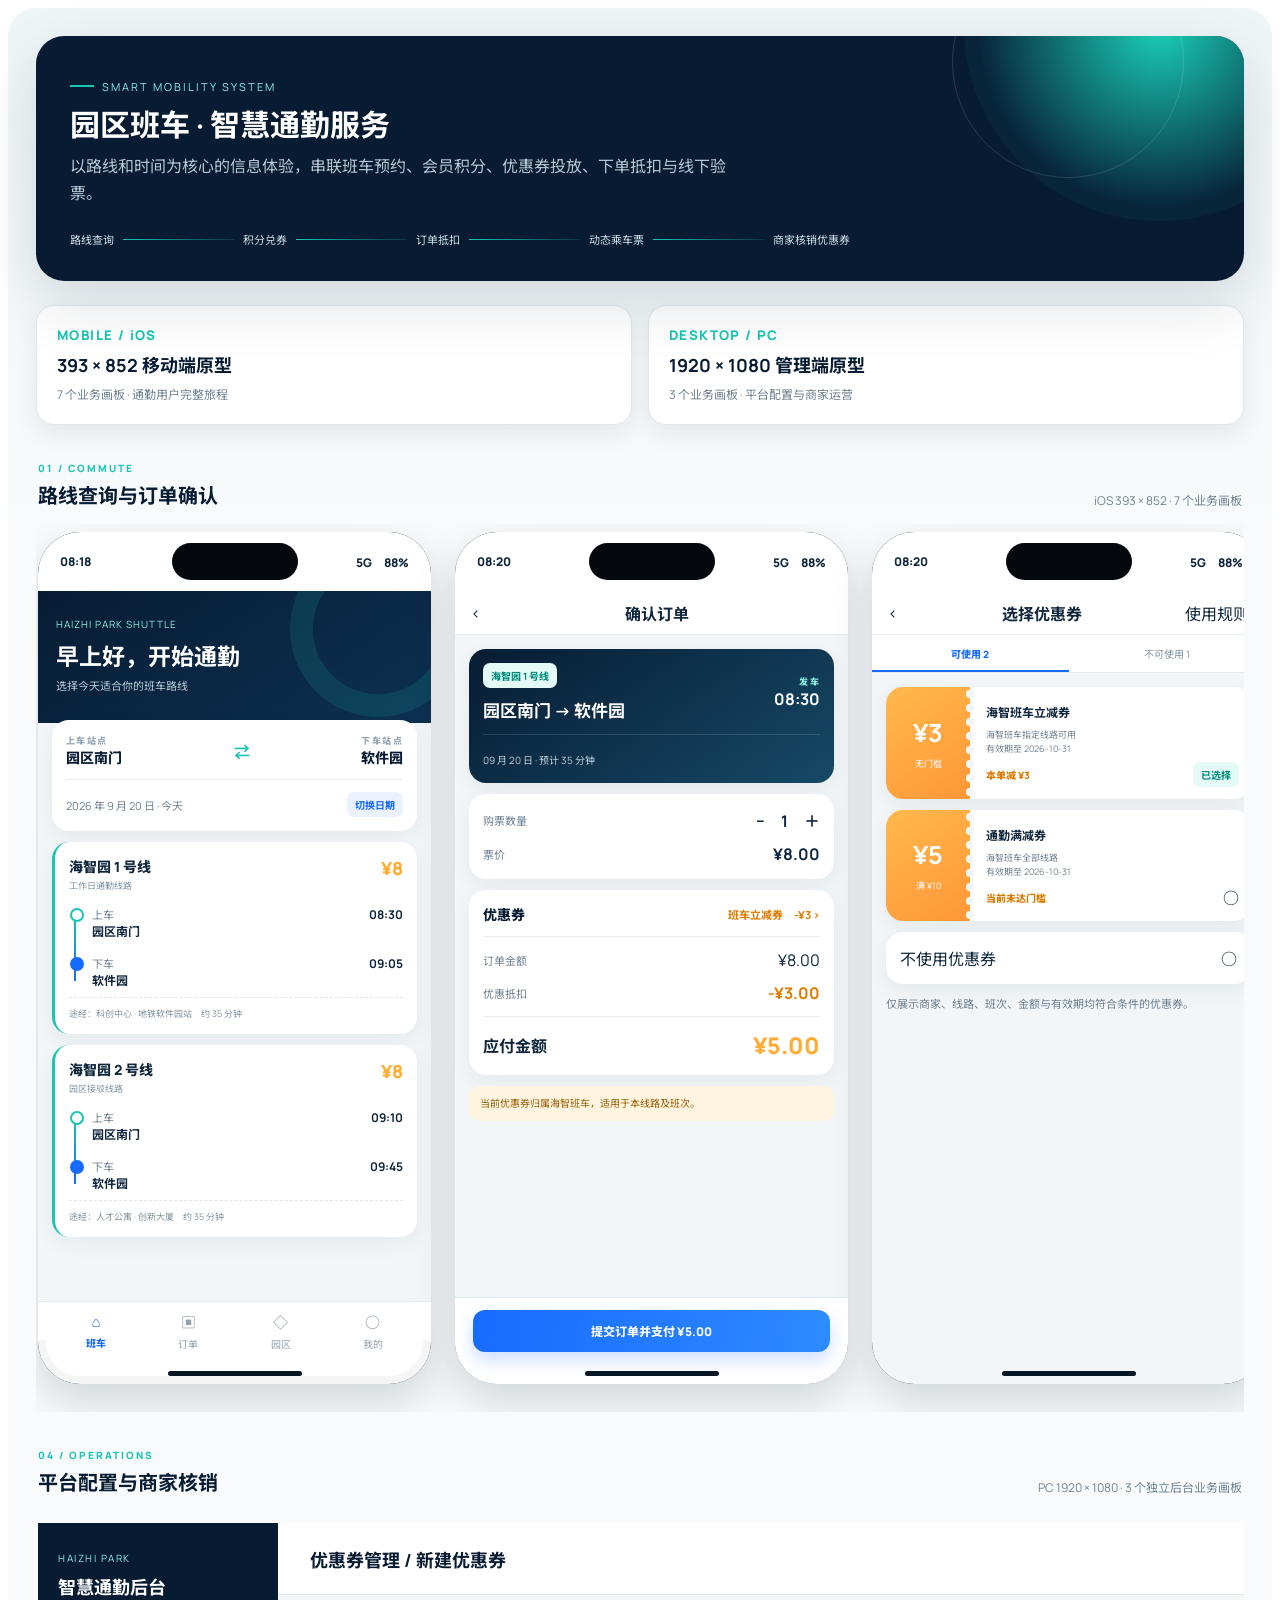
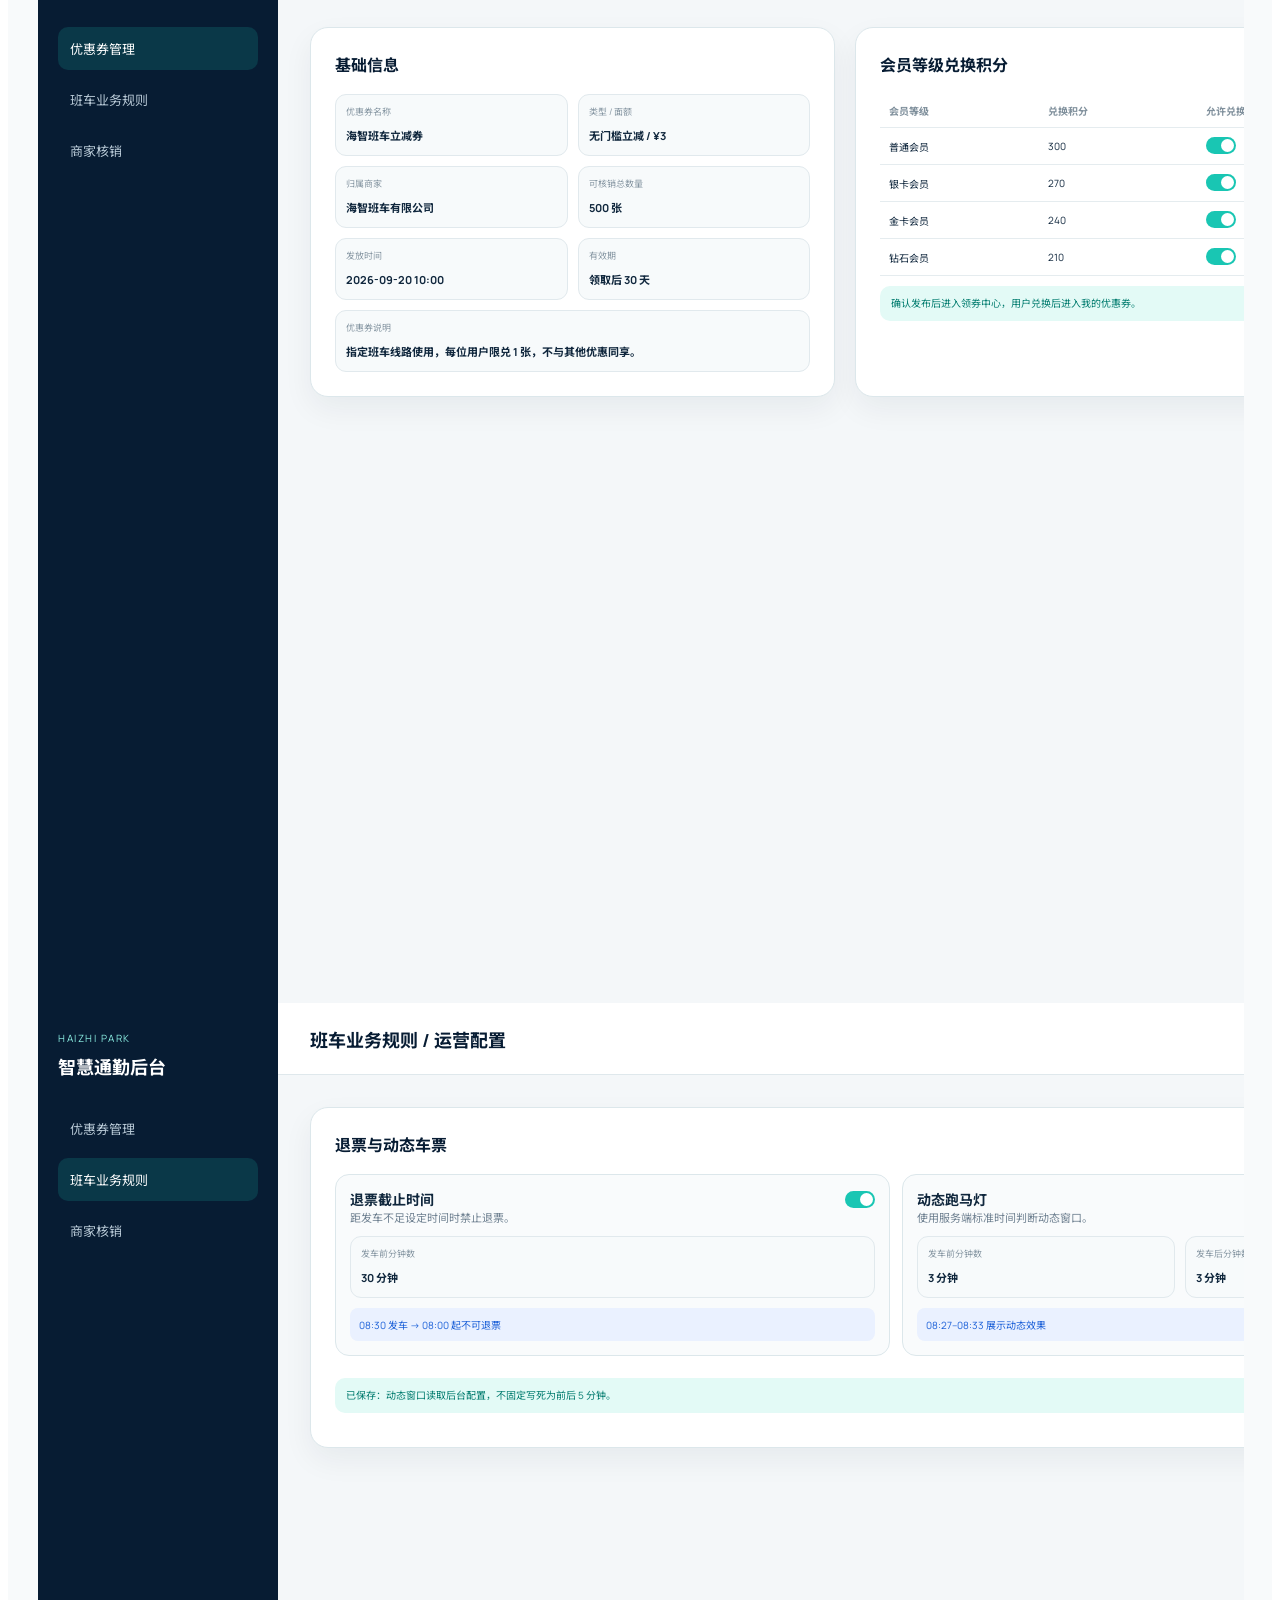
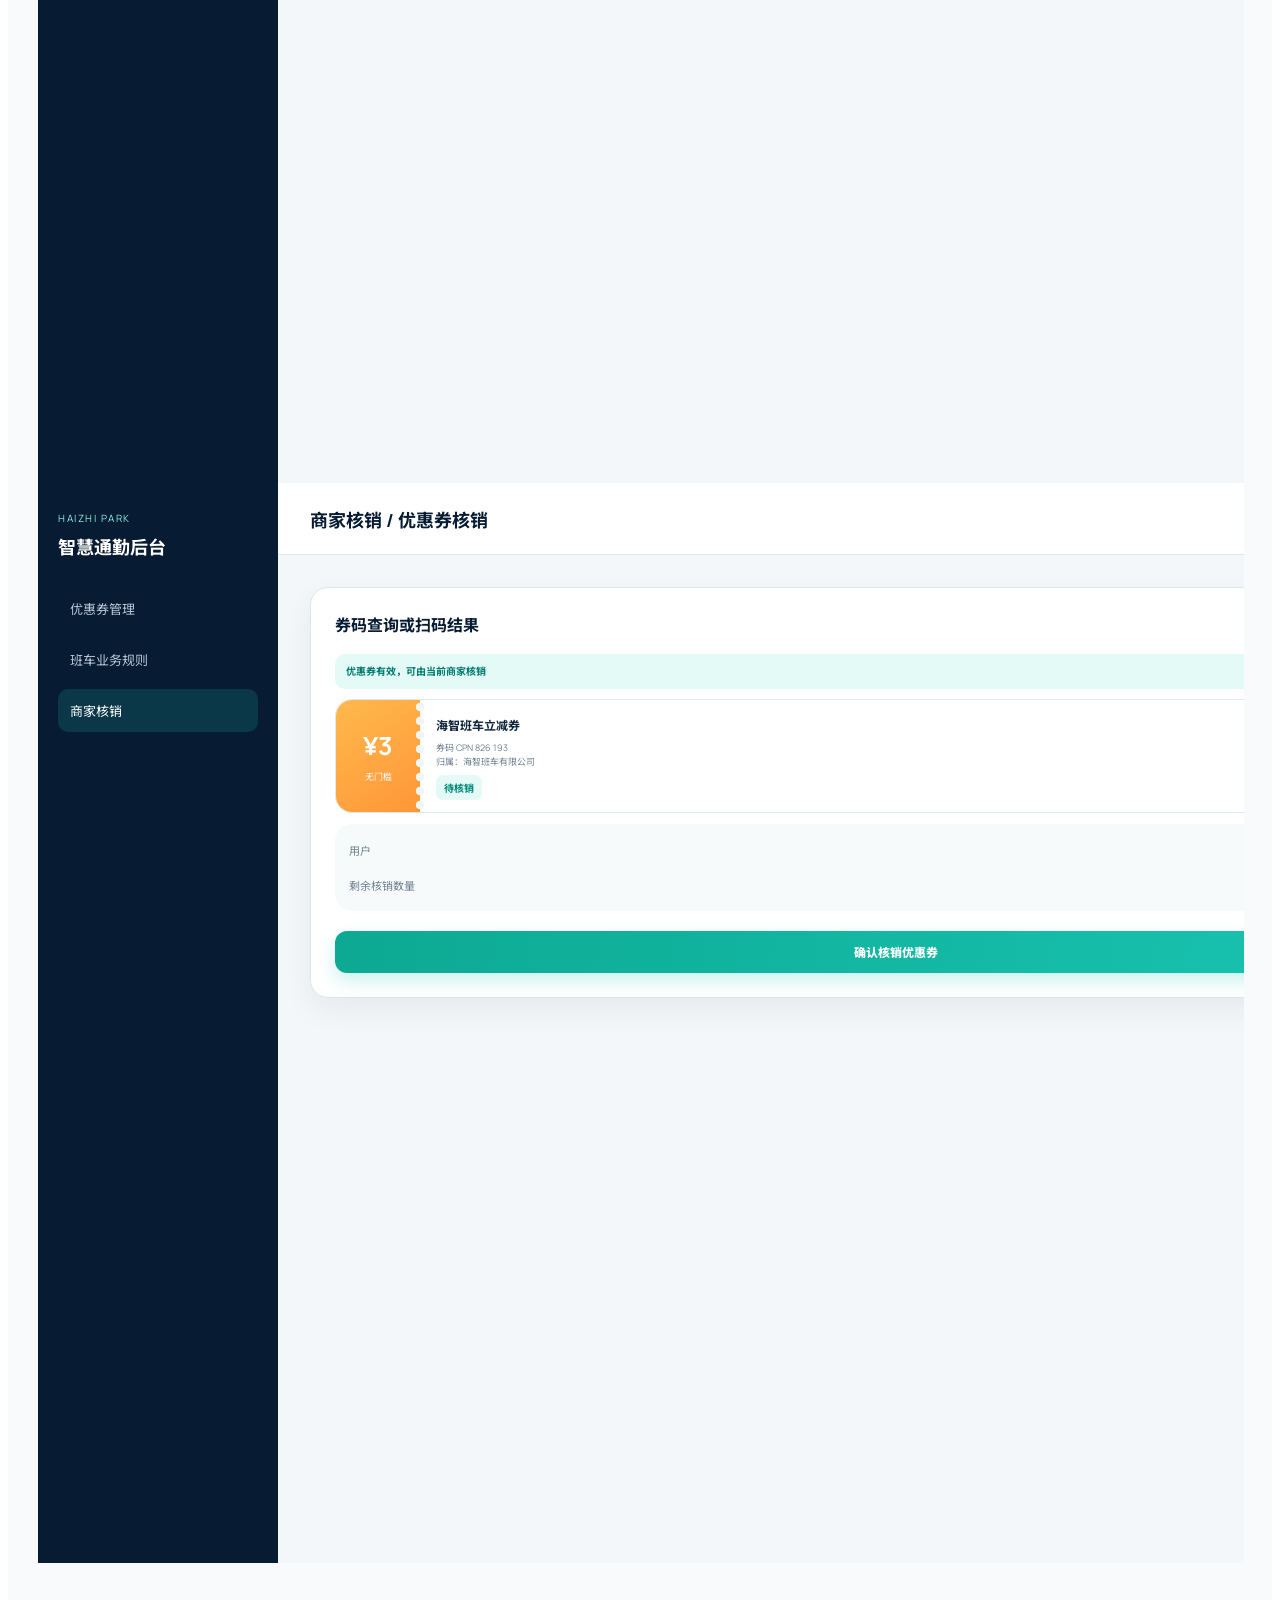
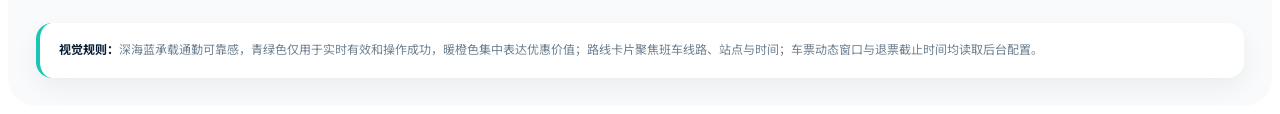
==== index.html @ 3af2a72f "Publish standalone shuttle prototype for sharing. Co-Authored-By: Claude Opus 4.6 <noreply@anthropic" ====
<!doctype html>
<html lang="zh-CN">
<head>
<meta charset="utf-8">
<meta name="viewport" content="width=device-width, initial-scale=1">
<title>园区班车 · 智慧通勤原型</title>
<style>
@import url('https://fonts.googleapis.com/css2?family=Manrope:wght@500;600;700;800&family=Noto+Sans+SC:wght@400;500;600;700;800&display=swap');
:root{--navy:#071c33;--navy2:#0d3152;--blue:#176bff;--cyan:#19c6b3;--cyan-soft:#e3faf6;--amber:#ffad32;--paper:#f2f6f8;--white:#fff;--ink:#10273d;--muted:#6f8191;--line:#dfe8ec;--danger:#e95b62;--shadow:0 22px 60px rgba(7,28,51,.14)}
*{box-sizing:border-box}.smart-ui{font-family:Manrope,"Noto Sans SC",sans-serif;color:var(--ink);background:linear-gradient(180deg,#edf5f7 0,#f8fafb 520px);padding:28px;border-radius:28px}.smart-ui h2,.smart-ui h3,.smart-ui p{margin-top:0}.cover{position:relative;overflow:hidden;border-radius:28px;padding:34px;background:var(--navy);color:#fff;box-shadow:var(--shadow)}.cover:before{content:"";position:absolute;width:390px;height:390px;border-radius:50%;right:-110px;top:-205px;background:radial-gradient(circle,#1ad0b8 0,rgba(25,198,179,.05) 66%)}.cover:after{content:"";position:absolute;width:230px;height:230px;border:1px solid rgba(255,255,255,.13);border-radius:50%;right:60px;top:-90px}.cover>*{position:relative;z-index:1}.cover-tag{display:inline-flex;align-items:center;gap:8px;font-size:11px;letter-spacing:2px;color:#8cefe3;text-transform:uppercase}.cover-tag:before{content:"";width:24px;height:2px;background:var(--cyan)}.cover h2{font-size:30px;line-height:1.25;margin:12px 0 10px}.cover p{max-width:670px;color:#b8c9d6;line-height:1.7;margin-bottom:0}.journey{display:flex;align-items:center;gap:0;margin-top:24px;max-width:780px}.journey span{font-size:11px;color:#d1dde6;white-space:nowrap}.journey i{height:1px;min-width:24px;flex:1;background:linear-gradient(90deg,var(--cyan),rgba(25,198,179,.15));margin:0 9px}.section-title{display:flex;align-items:flex-end;justify-content:space-between;margin:36px 2px 15px}.section-title small{display:block;font-size:10px;letter-spacing:2px;color:var(--cyan);font-weight:800;margin-bottom:5px}.section-title h3{font-size:20px;margin:0;color:var(--navy)}.section-title p{font-size:12px;color:var(--muted);margin:0}.screens{display:grid;grid-template-columns:repeat(auto-fit,minmax(278px,1fr));gap:20px}.device{background:#071624;border-radius:36px;padding:8px;box-shadow:0 18px 44px rgba(7,28,51,.16)}.viewport{height:610px;position:relative;overflow:hidden;border-radius:29px;background:var(--paper)}.sys{height:27px;background:#fff;display:flex;justify-content:space-between;padding:7px 17px;font-size:9px;font-weight:700}.nav{height:48px;background:#fff;display:flex;justify-content:space-between;align-items:center;padding:0 16px;border-bottom:1px solid #e7eef1}.nav b{font-size:15px}.nav .action{font-size:11px;color:var(--blue);font-weight:700}.hero{position:relative;padding:20px 18px 30px;background:linear-gradient(145deg,var(--navy),var(--navy2));color:#fff;overflow:hidden}.hero:after{content:"";position:absolute;width:130px;height:130px;border-radius:50%;right:-35px;top:-50px;border:23px solid rgba(25,198,179,.13)}.hero small{color:#8cefe3;font-size:10px;letter-spacing:1px}.hero h3{font-size:23px;margin:5px 0}.hero p{font-size:11px;color:#b5c8d5;margin:0}.pad{padding:14px}.lift{margin-top:-17px;position:relative;z-index:2}.card{background:#fff;border-radius:17px;padding:14px;margin-bottom:11px;box-shadow:0 7px 20px rgba(10,37,58,.06)}.eyebrow{font-size:9px;letter-spacing:1.4px;text-transform:uppercase;color:#92a2af;font-weight:800}.strong{font-size:14px;font-weight:800;color:var(--navy)}.row{display:flex;justify-content:space-between;align-items:center;gap:10px}.row+.row{margin-top:11px}.muted{font-size:11px;color:var(--muted)}.chip{display:inline-flex;padding:5px 8px;border-radius:7px;background:#eaf1ff;color:var(--blue);font-size:10px;font-weight:700}.chip.green{background:var(--cyan-soft);color:#008b7b}.chip.amber{background:#fff2dc;color:#b86f00}.price{font-size:18px;font-weight:800;color:var(--amber)}.primary{padding:12px 16px;border-radius:12px;color:#fff;background:linear-gradient(100deg,var(--blue),#2e8bff);font-size:12px;font-weight:800;text-align:center;box-shadow:0 8px 18px rgba(23,107,255,.22)}.primary.teal{background:linear-gradient(100deg,#0da992,var(--cyan));box-shadow:0 8px 18px rgba(25,198,179,.22)}.secondary{padding:11px;border:1px solid #bed0dc;border-radius:12px;text-align:center;font-size:11px;color:var(--navy);font-weight:700}.bottom{position:absolute;bottom:0;left:0;right:0;height:57px;background:rgba(255,255,255,.96);display:flex;border-top:1px solid #e4ecef}.bottom span{flex:1;text-align:center;padding-top:10px;color:#91a0ad;font-size:9px}.bottom .on{color:var(--blue);font-weight:800}.bottom b{display:block;font-size:13px;margin-bottom:2px}.route-card{background:#fff;border-radius:17px;padding:14px;margin-bottom:11px;box-shadow:0 7px 20px rgba(10,37,58,.06);border-left:3px solid var(--cyan)}.route-top{display:flex;justify-content:space-between;align-items:flex-start}.route-name{font-size:14px;font-weight:800}.route-type{font-size:9px;color:#8395a3;margin-top:3px}.timeline{position:relative;margin:14px 0 8px;padding-left:23px}.timeline:before{content:"";position:absolute;left:5px;top:8px;bottom:8px;width:2px;background:linear-gradient(var(--cyan),var(--blue))}.stop{position:relative;display:flex;justify-content:space-between;font-size:11px}.stop+.stop{margin-top:15px}.stop:before{content:"";position:absolute;left:-22px;top:2px;width:10px;height:10px;border:2px solid var(--cyan);background:#fff;border-radius:50%}.stop:last-child:before{border-color:var(--blue);background:var(--blue)}.stop b{font-size:12px}.via{font-size:9px;color:#82939f;padding-top:9px;border-top:1px dashed #dce5e9}.summary-line{height:1px;background:#e6edf0;margin:12px 0}.coupon{display:grid;grid-template-columns:84px 1fr;background:#fff;border-radius:17px;overflow:hidden;margin-bottom:11px;box-shadow:0 7px 20px rgba(10,37,58,.06)}.coupon-face{position:relative;display:grid;place-items:center;text-align:center;background:linear-gradient(145deg,#ffb94d,#ff9638);color:#fff}.coupon-face:after{content:"";position:absolute;right:-7px;top:0;bottom:0;width:14px;background:radial-gradient(circle at 7px 7px,var(--paper) 0 4px,transparent 4.5px);background-size:14px 14px}.coupon-face b{font-size:25px}.coupon-face small{font-size:9px}.coupon-info{padding:13px 12px 12px 16px}.coupon-info b{font-size:12px}.coupon-info p{font-size:9px;color:var(--muted);line-height:1.55;margin:6px 0}.points{font-size:10px;color:#dc7b00;font-weight:800}.member{background:linear-gradient(135deg,#0c2945,#164e66);color:#fff}.member .eyebrow{color:#80e7da}.member .strong{color:#fff;font-size:19px}.balance{font-size:26px;font-weight:800}.meter{height:5px;background:rgba(255,255,255,.17);border-radius:5px;overflow:hidden;margin:10px 0}.meter i{display:block;height:100%;width:68%;background:linear-gradient(90deg,var(--cyan),#92f5e8)}.tabs{display:flex;background:#fff;border-bottom:1px solid #e5edef}.tabs span{flex:1;padding:11px 2px;text-align:center;font-size:10px;color:#8293a0}.tabs .active{color:var(--blue);font-weight:800;box-shadow:inset 0 -2px var(--blue)}.notice{font-size:10px;line-height:1.5;padding:10px 11px;border-radius:10px;background:#fff4df;color:#996008;margin:10px 0}.notice.ok{background:var(--cyan-soft);color:#047d70}.ticket{overflow:hidden;background:#fff;border-radius:21px;box-shadow:0 15px 34px rgba(7,28,51,.11)}.ticket-head{padding:19px;background:linear-gradient(145deg,var(--navy),#164966);color:#fff}.ticket-head small{font-size:9px;color:#8cefe3;letter-spacing:1px}.ticket-head h3{font-size:18px;margin:5px 0 0}.ticket-code{text-align:center;padding:25px 12px}.ticket-code small{font-size:9px;color:var(--muted)}.ticket-code b{display:block;font-size:29px;letter-spacing:6px;margin-top:5px}.marquee{overflow:hidden;white-space:nowrap;padding:8px 0;background:var(--cyan);color:#fff;font-size:10px;font-weight:800}.marquee span{display:inline-block;padding-left:10%;animation:move 5s linear infinite}@keyframes move{from{transform:translateX(18%)}to{transform:translateX(-84%)}}.ticket.live{border:2px solid var(--cyan)}.ticket.used{filter:saturate(.15)}.stamp{display:inline-block;margin-top:12px;padding:5px 12px;border:3px solid #7d8993;border-radius:7px;color:#687681;transform:rotate(-7deg);font-size:18px;font-weight:800}.desktop-grid{display:grid;grid-template-columns:repeat(auto-fit,minmax(430px,1fr));gap:20px}.desktop-preview{width:100%;overflow:auto;padding:12px 2px 36px}.desktop-board{width:1920px;height:1080px;position:relative;overflow:hidden;display:grid;grid-template-columns:240px 1fr;grid-template-rows:72px 1fr;background:#f4f7f9;transform-origin:top left}.desktop-sidebar{width:240px;grid-row:1 / 3;padding:28px 20px;background:var(--navy);color:#fff}.desktop-sidebar h4{margin:0 0 28px;font-size:18px}.desktop-sidebar small{display:block;color:#8cefe3;font-size:10px;letter-spacing:1.5px;margin-bottom:8px}.desktop-sidebar nav{display:grid;gap:8px}.desktop-sidebar nav span{padding:12px;border-radius:10px;color:#b8c9d6;font-size:13px}.desktop-sidebar nav .active{background:rgba(25,198,179,.16);color:#fff}.desktop-toolbar{height:72px;grid-column:2;display:flex;align-items:center;justify-content:space-between;padding:0 32px;background:#fff;border-bottom:1px solid var(--line)}.desktop-toolbar b{font-size:18px;color:var(--navy)}.desktop-toolbar span{font-size:12px;color:var(--muted)}.desktop-main{grid-column:2;min-width:0;overflow-y:auto;}.desktop-content{padding:32px;}.desktop-form-grid{display:grid;grid-template-columns:repeat(3,minmax(0,1fr));gap:20px}.desktop-two-column{display:grid;grid-template-columns:minmax(0,1fr) 420px;gap:24px}.desktop-panel{background:#fff;border:1px solid #dce7eb;border-radius:18px;padding:24px;box-shadow:0 12px 30px rgba(7,28,51,.06)}.desktop-panel h4{margin:0 0 18px;font-size:16px;color:var(--navy)}.desktop-grid .console{display:none}.console{background:#fff;border:1px solid #dce7eb;border-radius:20px;overflow:hidden;box-shadow:0 18px 48px rgba(7,28,51,.09)}.console-head{padding:17px 19px;background:var(--navy);color:#fff;display:flex;justify-content:space-between}.console-head b{font-size:14px}.console-head span{font-size:10px;color:#9fb6c8}.console-body{padding:18px}.fields{display:grid;grid-template-columns:1fr 1fr;gap:10px}.field{background:#f7fafb;border:1px solid #e1e9ed;border-radius:11px;padding:10px}.field.full{grid-column:1/-1}.field label{display:block;font-size:9px;color:#8797a3;margin-bottom:5px}.field b{font-size:11px}.data{width:100%;border-collapse:collapse;font-size:10px;margin-top:14px}.data th,.data td{text-align:left;padding:9px;border-bottom:1px solid #e5ecef}.data th{color:#81919d}.toggle{display:inline-flex;width:30px;height:17px;border-radius:20px;background:var(--cyan);justify-content:flex-end;padding:2px}.toggle:after{content:"";width:13px;height:13px;background:#fff;border-radius:50%}.rule-grid{display:grid;grid-template-columns:1fr 1fr;gap:12px}.rule{border:1px solid #dce7eb;border-radius:14px;padding:14px;background:#f9fbfc}.formula{padding:9px;border-radius:8px;background:#eaf1ff;color:#1b60d8;font-size:10px;margin-top:10px}.flow-note{margin-top:24px;padding:17px 19px;border-radius:16px;background:#fff;border-left:4px solid var(--cyan);box-shadow:0 9px 24px rgba(7,28,51,.06);font-size:12px;color:var(--muted);line-height:1.7}.flow-note b{color:var(--navy)}
.prototype-overview{display:grid;grid-template-columns:repeat(2,minmax(0,1fr));gap:16px;margin:24px 0}.prototype-entry{display:block;padding:20px;border-radius:18px;background:#fff;color:var(--ink);text-decoration:none;box-shadow:0 9px 24px rgba(7,28,51,.08);border:1px solid var(--line)}.prototype-entry small{display:block;color:var(--cyan);font-weight:800;letter-spacing:1.4px;margin-bottom:7px}.prototype-entry b{display:block;color:var(--navy);font-size:18px;margin-bottom:5px}.prototype-entry span{font-size:12px;color:var(--muted)}.board-gallery{display:flex;gap:24px;overflow-x:auto;padding:8px 2px 28px;align-items:flex-start}.ios-board{width:393px;height:852px;flex:0 0 393px;position:relative;overflow:hidden;border-radius:42px;background:var(--paper);box-shadow:inset 0 0 0 8px #071624,0 18px 44px rgba(7,28,51,.16)}.ios-status-bar{height:59px;position:relative;display:flex;align-items:center;justify-content:space-between;padding:0 22px;background:#fff;font-size:12px;font-weight:800}.dynamic-island{position:absolute;top:11px;left:50%;width:126px;height:37px;transform:translateX(-50%);border-radius:22px;background:#05090d}.ios-navigation-bar{height:44px;display:flex;align-items:center;justify-content:space-between;padding:0 16px;background:#fff;border-bottom:1px solid #e7eef1}.ios-content{height:calc(852px - 59px - 44px);overflow-y:auto;padding-bottom:108px;background:var(--paper);scrollbar-width:none}.ios-content::-webkit-scrollbar{display:none}.ios-tab-bar{position:absolute;z-index:5;left:0;right:0;bottom:0;height:83px;display:flex;padding:9px 12px 25px;background:rgba(255,255,255,.96);border-top:1px solid #e4ecef}.ios-tab-bar span{flex:1;text-align:center;color:#91a0ad;font-size:10px}.ios-tab-bar .on{color:var(--blue);font-weight:800}.ios-tab-bar b{display:block;font-size:15px;margin-bottom:3px}.home-indicator{position:absolute;z-index:6;bottom:8px;left:50%;width:134px;height:5px;transform:translateX(-50%);border-radius:5px;background:#071624}.ios-bottom-action{position:absolute;z-index:5;left:0;right:0;bottom:0;padding:12px 18px 32px;background:#fff;border-top:1px solid var(--line)}.ios-placeholder{display:grid;place-items:center;height:100%;padding:34px;text-align:center;background:linear-gradient(160deg,#fff,var(--paper))}.ios-placeholder small{color:var(--cyan);font-weight:800;letter-spacing:1px}.ios-placeholder h3{margin:8px 0;color:var(--navy)}
@media(max-width:720px){.smart-ui{padding:14px}.cover{padding:24px}.cover h2{font-size:24px}.journey{display:none}.prototype-overview{grid-template-columns:1fr}.desktop-grid,.fields,.rule-grid{grid-template-columns:1fr}.field.full{grid-column:auto}.section-title{align-items:flex-start;flex-direction:column;gap:6px}}
</style>
</head>
<body>
<div class="smart-ui">
<section class="cover"><div class="cover-tag">Smart Mobility System</div><h2>园区班车 · 智慧通勤服务</h2><p>以路线和时间为核心的信息体验，串联班车预约、会员积分、优惠券投放、下单抵扣与线下验票。</p><div class="journey"><span>路线查询</span><i></i><span>积分兑券</span><i></i><span>订单抵扣</span><i></i><span>动态乘车票</span><i></i><span>商家核销优惠券</span></div></section>

<nav class="prototype-overview" aria-label="原型画板总览"><a class="prototype-entry" href="#mobile-prototypes"><small>MOBILE / iOS</small><b>393 × 852 移动端原型</b><span>7 个业务画板 · 通勤用户完整旅程</span></a><a class="prototype-entry" href="#desktop-prototypes"><small>DESKTOP / PC</small><b>1920 × 1080 管理端原型</b><span>3 个业务画板 · 平台配置与商家运营</span></a></nav>

<div id="mobile-prototypes" class="section-title"><div><small>01 / COMMUTE</small><h3>路线查询与订单确认</h3></div><p>iOS 393 × 852 · 7 个业务画板</p></div>
<div class="board-gallery">
<article class="ios-board" data-screen="route-query"><div class="ios-status-bar"><span>08:18</span><div class="dynamic-island"></div><span>5G　88%</span></div><div class="ios-content"><div class="hero"><small>HAIZHI PARK SHUTTLE</small><h3>早上好，开始通勤</h3><p>选择今天适合你的班车路线</p></div><div class="pad lift"><div class="card"><div class="row"><div><div class="eyebrow">上车站点</div><div class="strong">园区南门</div></div><b style="color:var(--cyan)">⇄</b><div style="text-align:right"><div class="eyebrow">下车站点</div><div class="strong">软件园</div></div></div><div class="summary-line"></div><div class="row"><span class="muted">2026 年 9 月 20 日 · 今天</span><span class="chip">切换日期</span></div></div><div class="route-card"><div class="route-top"><div><div class="route-name">海智园 1 号线</div><div class="route-type">工作日通勤线路</div></div><span class="price">¥8</span></div><div class="timeline"><div class="stop"><div><span class="muted">上车</span><br><b>园区南门</b></div><b>08:30</b></div><div class="stop"><div><span class="muted">下车</span><br><b>软件园</b></div><b>09:05</b></div></div><div class="via">途经：科创中心 · 地铁软件园站　约 35 分钟</div></div><div class="route-card"><div class="route-top"><div><div class="route-name">海智园 2 号线</div><div class="route-type">园区接驳线路</div></div><span class="price">¥8</span></div><div class="timeline"><div class="stop"><div><span class="muted">上车</span><br><b>园区南门</b></div><b>09:10</b></div><div class="stop"><div><span class="muted">下车</span><br><b>软件园</b></div><b>09:45</b></div></div><div class="via">途经：人才公寓 · 创新大厦　约 35 分钟</div></div></div></div><div class="ios-tab-bar"><span class="on"><b>⌂</b>班车</span><span><b>▣</b>订单</span><span><b>◇</b>园区</span><span><b>○</b>我的</span></div><div class="home-indicator"></div></article>
<article class="ios-board" data-screen="order-confirmation"><div class="ios-status-bar"><span>08:20</span><div class="dynamic-island"></div><span>5G　88%</span></div><div class="ios-navigation-bar"><span>‹</span><b>确认订单</b><span></span></div><div class="ios-content"><div class="pad"><div class="card" style="background:linear-gradient(145deg,var(--navy),#164966);color:#fff"><div class="row"><div><span class="chip green">海智园 1 号线</span><h3 style="margin:9px 0 0;font-size:17px">园区南门 → 软件园</h3></div><div style="text-align:right"><div class="eyebrow" style="color:#8cefe3">发车</div><b>08:30</b></div></div><div class="summary-line" style="background:rgba(255,255,255,.13)"></div><span style="font-size:10px;color:#bed0dc">09 月 20 日 · 预计 35 分钟</span></div><div class="card"><div class="row"><span class="muted">购票数量</span><b>−　1　＋</b></div><div class="row"><span class="muted">票价</span><b>¥8.00</b></div></div><div class="card"><div class="row"><span class="strong">优惠券</span><b style="font-size:11px;color:#dc7b00">班车立减券　-¥3 ›</b></div><div class="summary-line"></div><div class="row"><span class="muted">订单金额</span><span>¥8.00</span></div><div class="row"><span class="muted">优惠抵扣</span><b style="color:#dc7b00">-¥3.00</b></div><div class="summary-line"></div><div class="row"><b>应付金额</b><span class="price" style="font-size:23px">¥5.00</span></div></div><div class="notice">当前优惠券归属海智班车，适用于本线路及班次。</div></div></div><div class="ios-bottom-action"><div class="primary">提交订单并支付 ¥5.00</div></div><div class="home-indicator"></div></article>
<article class="ios-board" data-screen="coupon-selection"><div class="ios-status-bar"><span>08:20</span><div class="dynamic-island"></div><span>5G　88%</span></div><div class="ios-navigation-bar"><span>‹</span><b>选择优惠券</b><span class="action">使用规则</span></div><div class="ios-content"><div class="tabs"><span class="active">可使用 2</span><span>不可使用 1</span></div><div class="pad"><div class="coupon"><div class="coupon-face"><div><b>¥3</b><br><small>无门槛</small></div></div><div class="coupon-info"><b>海智班车立减券</b><p>海智班车指定线路可用<br>有效期至 2026-10-31</p><div class="row"><span class="points">本单减 ¥3</span><span class="chip green">已选择</span></div></div></div><div class="coupon"><div class="coupon-face"><div><b>¥5</b><br><small>满 ¥10</small></div></div><div class="coupon-info"><b>通勤满减券</b><p>海智班车全部线路<br>有效期至 2026-10-31</p><div class="row"><span class="points">当前未达门槛</span><span>○</span></div></div></div><div class="card"><div class="row"><span>不使用优惠券</span><span>○</span></div></div><p class="muted" style="line-height:1.7">仅展示商家、线路、班次、金额与有效期均符合条件的优惠券。</p></div></div><div class="home-indicator"></div></article>
<article class="ios-board" data-screen="coupon-center"><div class="ios-status-bar"><span>08:22</span><div class="dynamic-island"></div><span>5G　88%</span></div><div class="ios-navigation-bar"><span>‹</span><b>领券中心</b><span class="action">我的券</span></div><div class="ios-content"><div class="pad"><div class="card member"><div class="row"><div><div class="eyebrow">Gold Member</div><div class="strong">金卡会员</div></div><div style="text-align:right"><div class="eyebrow">可用积分</div><div class="balance">1,280</div></div></div><div class="meter"><i></i></div><div class="row"><span style="font-size:9px;color:#acc4d2">距钻石会员还差 320 成长值</span><span style="font-size:9px;color:#8cefe3">积分明细 ›</span></div></div><div class="coupon"><div class="coupon-face"><div><b>¥3</b><br><small>立减券</small></div></div><div class="coupon-info"><b>海智班车立减券</b><p>09/20 10:00 发放 · 剩余 186 张</p><div class="row"><span class="points">金卡 240 积分</span><span class="chip green">兑换</span></div></div></div><div class="coupon"><div class="coupon-face"><div><b>¥5</b><br><small>满 10 减</small></div></div><div class="coupon-info"><b>通勤满减券</b><p>全部线路 · 每人限兑 1 张</p><div class="row"><span class="points">金卡 400 积分</span><span class="chip green">兑换</span></div></div></div></div></div><div class="home-indicator"></div></article>
<article class="ios-board" data-screen="exchange-confirmation"><div class="ios-status-bar"><span>08:23</span><div class="dynamic-island"></div><span>5G　88%</span></div><div class="ios-navigation-bar"><span>‹</span><b>确认兑换</b><span></span></div><div class="ios-content"><div class="pad"><div class="coupon"><div class="coupon-face"><div><b>¥3</b><br><small>无门槛</small></div></div><div class="coupon-info"><b>海智班车立减券</b><p>归属：海智班车<br>领取后 30 天有效</p></div></div><div class="card"><div class="row"><span class="muted">会员等级</span><b>金卡会员</b></div><div class="row"><span class="muted">本次所需</span><b style="color:#dc7b00">240 积分</b></div><div class="summary-line"></div><div class="row"><span class="muted">兑换前</span><span>1,280</span></div><div class="row"><span class="muted">兑换后</span><b>1,040</b></div></div><div class="notice">兑换后积分不可退还，请确认适用商家和有效期。</div></div></div><div class="ios-bottom-action"><div class="primary teal">确认兑换 240 积分</div></div><div class="home-indicator"></div></article>
<article class="ios-board" data-screen="my-coupons"><div class="ios-status-bar"><span>08:24</span><div class="dynamic-island"></div><span>5G　88%</span></div><div class="ios-navigation-bar"><span>‹</span><b>我的优惠券</b><span></span></div><div class="ios-content"><div class="tabs"><span class="active">可使用 2</span><span>已使用</span><span>已过期</span></div><div class="pad"><div class="coupon"><div class="coupon-face"><div><b>¥3</b><br><small>无门槛</small></div></div><div class="coupon-info"><b>海智班车立减券</b><p>归属：海智班车<br>有效期至 2026-10-20</p><div class="row"><span class="chip green">可使用</span><span class="points">去使用 ›</span></div></div></div><div class="coupon"><div class="coupon-face"><div><b>¥5</b><br><small>满 ¥10</small></div></div><div class="coupon-info"><b>通勤满减券</b><p>限班车订单使用<br>有效期至 2026-10-31</p><div class="row"><span class="chip green">可使用</span><span class="points">查看详情 ›</span></div></div></div><div class="notice ok">优惠券核销状态与班车车票状态相互独立。</div></div></div><div class="home-indicator"></div></article>
<article class="ios-board" data-screen="boarding-ticket"><div class="ios-status-bar"><span>08:28</span><div class="dynamic-island"></div><span>5G　88%</span></div><div class="ios-navigation-bar"><span>‹</span><b>乘车票状态</b><span></span></div><div class="ios-content"><div class="pad"><section data-ticket-state="static"><div class="eyebrow">STATIC</div><h3>静态待乘车</h3><div class="ticket"><div class="ticket-head"><small>WAITING · 静态待乘车</small><h3>海智园 → 软件园</h3></div><div class="ticket-code"><small>线下乘车凭证</small><b>A8 26 19</b></div></div><div class="notice">未进入后台配置的动态时间窗口，票面保持静态。</div></section><section data-ticket-state="active"><div class="eyebrow">ACTIVE</div><h3>动态有效</h3><div class="ticket live"><div class="marquee"><span>动态有效　请向工作人员出示　动态有效　请向工作人员出示　</span></div><div class="ticket-head"><small>BOARDING · 当前可乘车</small><h3>海智园 → 软件园</h3></div><div class="ticket-code"><small>动态线下乘车凭证</small><b style="color:#049a89">A8 26 19</b></div></div><div class="notice ok">动态窗口读取后台配置并使用服务端标准时间，不写死固定时长。</div></section><section data-ticket-state="used"><div class="eyebrow">COMPLETED</div><h3>已使用</h3><div class="ticket used"><div class="ticket-head"><small>COMPLETED · 乘车时间已过</small><h3>海智园 → 软件园</h3></div><div class="ticket-code"><small>线下乘车凭证</small><b>A8 26 19</b><div class="stamp">已使用</div></div></div><p class="muted" style="line-height:1.7;margin-top:12px">服务端时间超过计划发车时间后自动更新，无需司机或商家核销。</p></section><div class="notice">状态优先级：已取消或已退款 ＞ 已使用 ＞ 动态有效 ＞ 静态待乘车</div><div class="notice ok">优惠券核销状态与班车车票状态相互独立。</div></div></div><div class="home-indicator"></div></article>
</div>

<div hidden>
<div class="section-title"><div><small>LEGACY CONTENT</small><h3>待迁移业务内容</h3></div><p>保留订单、会员、优惠券与车票视觉语言</p></div>
<div class="screens">
<div class="device"><div class="viewport"><div class="sys"><span>08:18</span><span>5G　88%</span></div><div class="hero"><small>HAIZHI PARK SHUTTLE</small><h3>早上好，开始通勤</h3><p>选择今天适合你的班车路线</p></div><div class="pad lift"><div class="card"><div class="row"><div><div class="eyebrow">上车站点</div><div class="strong">园区南门</div></div><b style="color:var(--cyan)">⇄</b><div style="text-align:right"><div class="eyebrow">下车站点</div><div class="strong">软件园</div></div></div><div class="summary-line"></div><div class="row"><span class="muted">2026 年 9 月 20 日 · 今天</span><span class="chip">切换日期</span></div></div><div class="route-card"><div class="route-top"><div><div class="route-name">海智园 1 号线</div><div class="route-type">工作日通勤线路</div></div><span class="price">¥8</span></div><div class="timeline"><div class="stop"><div><span class="muted">上车</span><br><b>园区南门</b></div><b>08:30</b></div><div class="stop"><div><span class="muted">下车</span><br><b>软件园</b></div><b>09:05</b></div></div><div class="via">途经：科创中心 · 地铁软件园站　约 35 分钟</div></div><div class="route-card"><div class="route-top"><div><div class="route-name">海智园 2 号线</div><div class="route-type">园区接驳线路</div></div><span class="price">¥8</span></div><div class="timeline"><div class="stop"><div><span class="muted">上车</span><br><b>园区南门</b></div><b>09:10</b></div><div class="stop"><div><span class="muted">下车</span><br><b>软件园</b></div><b>09:45</b></div></div><div class="via">途经：人才公寓 · 创新大厦　约 35 分钟</div></div></div><div class="bottom"><span class="on"><b>⌂</b>班车</span><span><b>▣</b>订单</span><span><b>◇</b>园区</span><span><b>○</b>我的</span></div></div></div>
<div class="device"><div class="viewport"><div class="sys"><span>08:20</span><span>5G　88%</span></div><div class="nav"><span>‹</span><b>确认订单</b><span></span></div><div class="pad"><div class="card" style="background:linear-gradient(145deg,var(--navy),#164966);color:#fff"><div class="row"><div><span class="chip green">海智园 1 号线</span><h3 style="margin:9px 0 0;font-size:17px">园区南门 → 软件园</h3></div><div style="text-align:right"><div class="eyebrow" style="color:#8cefe3">发车</div><b>08:30</b></div></div><div class="summary-line" style="background:rgba(255,255,255,.13)"></div><span style="font-size:10px;color:#bed0dc">09 月 20 日 · 预计 35 分钟</span></div><div class="card"><div class="row"><span class="muted">购票数量</span><b>−　1　＋</b></div><div class="row"><span class="muted">票价</span><b>¥8.00</b></div></div><div class="card"><div class="row"><span class="strong">优惠券</span><b style="font-size:11px;color:#dc7b00">班车立减券　-¥3 ›</b></div><div class="summary-line"></div><div class="row"><span class="muted">订单金额</span><span>¥8.00</span></div><div class="row"><span class="muted">优惠抵扣</span><b style="color:#dc7b00">-¥3.00</b></div></div><div class="notice">当前优惠券归属海智班车，适用于本线路及班次。</div><div class="card"><div class="row"><b>应付金额</b><span class="price" style="font-size:23px">¥5.00</span></div></div><div class="primary">提交订单并支付</div></div></div></div>
<div class="device"><div class="viewport"><div class="sys"><span>08:20</span><span>5G　88%</span></div><div class="nav"><span>‹</span><b>选择优惠券</b><span class="action">使用规则</span></div><div class="tabs"><span class="active">可使用 2</span><span>不可使用 1</span></div><div class="pad"><div class="coupon"><div class="coupon-face"><div><b>¥3</b><br><small>无门槛</small></div></div><div class="coupon-info"><b>海智班车立减券</b><p>海智班车指定线路可用<br>有效期至 2026-10-31</p><div class="row"><span class="points">本单减 ¥3</span><span class="chip green">已选择</span></div></div></div><div class="coupon"><div class="coupon-face"><div><b>¥5</b><br><small>满 ¥10</small></div></div><div class="coupon-info"><b>通勤满减券</b><p>海智班车全部线路<br>有效期至 2026-10-31</p><div class="row"><span class="points">当前未达门槛</span><span>○</span></div></div></div><div class="card"><div class="row"><span>不使用优惠券</span><span>○</span></div></div><p class="muted" style="line-height:1.7">仅展示商家、线路、班次、金额与有效期均符合条件的优惠券。</p></div></div></div>
</div>

<div class="section-title"><div><small>02 / MEMBERSHIP</small><h3>会员积分与优惠券资产</h3></div><p>等级差异聚焦兑换积分，减少无效装饰</p></div>
<div class="screens">
<div class="device"><div class="viewport"><div class="sys"><span>08:22</span><span>5G　88%</span></div><div class="nav"><span>‹</span><b>领券中心</b><span class="action">我的券</span></div><div class="pad"><div class="card member"><div class="row"><div><div class="eyebrow">Gold Member</div><div class="strong">金卡会员</div></div><div style="text-align:right"><div class="eyebrow">可用积分</div><div class="balance">1,280</div></div></div><div class="meter"><i></i></div><div class="row"><span style="font-size:9px;color:#acc4d2">距钻石会员还差 320 成长值</span><span style="font-size:9px;color:#8cefe3">积分明细 ›</span></div></div><div class="coupon"><div class="coupon-face"><div><b>¥3</b><br><small>立减券</small></div></div><div class="coupon-info"><b>海智班车立减券</b><p>09/20 10:00 发放 · 剩余 186 张</p><div class="row"><span class="points">金卡 240 积分</span><span class="chip green">兑换</span></div></div></div><div class="coupon"><div class="coupon-face"><div><b>¥5</b><br><small>满 10 减</small></div></div><div class="coupon-info"><b>通勤满减券</b><p>全部线路 · 每人限兑 1 张</p><div class="row"><span class="points">金卡 400 积分</span><span class="chip green">兑换</span></div></div></div></div></div></div>
<div class="device"><div class="viewport"><div class="sys"><span>08:23</span><span>5G　88%</span></div><div class="nav"><span>‹</span><b>确认兑换</b><span></span></div><div class="pad"><div class="coupon"><div class="coupon-face"><div><b>¥3</b><br><small>无门槛</small></div></div><div class="coupon-info"><b>海智班车立减券</b><p>归属：海智班车<br>领取后 30 天有效</p></div></div><div class="card"><div class="row"><span class="muted">会员等级</span><b>金卡会员</b></div><div class="row"><span class="muted">本次所需</span><b style="color:#dc7b00">240 积分</b></div><div class="summary-line"></div><div class="row"><span class="muted">兑换前</span><span>1,280</span></div><div class="row"><span class="muted">兑换后</span><b>1,040</b></div></div><div class="notice">兑换后积分不可退还，请确认适用商家和有效期。</div><div class="primary teal">确认兑换</div></div></div></div>
<div class="device"><div class="viewport"><div class="sys"><span>08:24</span><span>5G　88%</span></div><div class="nav"><span>‹</span><b>我的优惠券</b><span></span></div><div class="tabs"><span class="active">可使用 2</span><span>已使用</span><span>已过期</span></div><div class="pad"><div class="coupon"><div class="coupon-face"><div><b>¥3</b><br><small>无门槛</small></div></div><div class="coupon-info"><b>海智班车立减券</b><p>归属：海智班车<br>有效期至 2026-10-20</p><div class="row"><span class="chip green">可使用</span><span class="points">去使用 ›</span></div></div></div><div class="coupon"><div class="coupon-face"><div><b>¥5</b><br><small>满 ¥10</small></div></div><div class="coupon-info"><b>通勤满减券</b><p>限班车订单使用<br>有效期至 2026-10-31</p><div class="row"><span class="chip green">可使用</span><span class="points">查看详情 ›</span></div></div></div><div class="notice ok">优惠券核销状态与班车车票状态相互独立。</div></div></div></div>
</div>

<div class="section-title"><div><small>03 / LIVE TICKET</small><h3>动态乘车凭证</h3></div><p>车票仅供线下查看；跨过计划发车时间自动变为已使用</p></div>
<div class="screens">
<div class="device"><div class="viewport"><div class="sys"><span>08:18</span><span>5G　88%</span></div><div class="nav"><span>‹</span><b>乘车票</b><span></span></div><div class="pad"><div class="ticket"><div class="ticket-head"><small>WAITING · 待乘车</small><h3>海智园 → 软件园</h3></div><div class="ticket-code"><small>线下乘车凭证</small><b>A8 26 19</b></div><div class="card" style="box-shadow:none;margin:0"><div class="row"><span class="muted">计划发车</span><b>08:30</b></div><div class="row"><span class="muted">上车站点</span><b>园区南门</b></div></div></div><div class="notice">未进入后台配置的动态时间窗口，票面保持静态。</div></div></div></div>
<div class="device"><div class="viewport"><div class="sys"><span>08:28</span><span>5G　88%</span></div><div class="nav"><span>‹</span><b>乘车票</b><span></span></div><div class="pad"><div class="ticket live"><div class="marquee"><span>有效乘车票　请向工作人员出示　有效乘车票　请向工作人员出示　</span></div><div class="ticket-head"><small>BOARDING · 当前可乘车</small><h3>海智园 → 软件园</h3></div><div class="ticket-code"><small>动态线下乘车凭证</small><b style="color:#049a89">A8 26 19</b></div><div class="card" style="box-shadow:none;margin:0"><div class="row"><span class="muted">计划发车</span><b>08:30</b></div><div class="row"><span class="muted">当前时间</span><b style="color:#049a89">08:28</b></div></div></div><div class="notice ok">当前处于后台配置的发车前后 3 分钟窗口。</div></div></div></div>
<div class="device"><div class="viewport"><div class="sys"><span>08:31</span><span>5G　88%</span></div><div class="nav"><span>‹</span><b>乘车票</b><span></span></div><div class="pad"><div class="ticket used"><div class="ticket-head"><small>COMPLETED · 乘车时间已过</small><h3>海智园 → 软件园</h3></div><div class="ticket-code"><small>线下乘车凭证</small><b>A8 26 19</b><div class="stamp">已使用</div></div><div class="card" style="box-shadow:none;margin:0"><div class="row"><span class="muted">计划发车</span><b>08:30</b></div><div class="row"><span class="muted">状态更新时间</span><b>08:30</b></div></div></div><p class="muted" style="line-height:1.7;margin-top:12px">服务端时间超过计划发车时间后自动更新，无需司机或商家核销。</p></div></div></div>
</div>
</div>

<div id="desktop-prototypes" class="section-title"><div><small>04 / OPERATIONS</small><h3>平台配置与商家核销</h3></div><p>PC 1920 × 1080 · 3 个独立后台业务画板</p></div>
<div class="desktop-preview">
<article class="desktop-board" data-desktop-screen="coupon-management"><aside class="desktop-sidebar"><small>HAIZHI PARK</small><h4>智慧通勤后台</h4><nav><span class="active">优惠券管理</span><span>班车业务规则</span><span>商家核销</span></nav></aside><header class="desktop-toolbar"><b>优惠券管理 / 新建优惠券</b><span>运营管理员　● 在线</span></header><main class="desktop-main"><div class="desktop-content"><div class="desktop-form-grid"><div class="desktop-panel"><h4>基础信息</h4><div class="fields"><div class="field"><label>优惠券名称</label><b>海智班车立减券</b></div><div class="field"><label>类型 / 面额</label><b>无门槛立减 / ¥3</b></div><div class="field"><label>归属商家</label><b>海智班车有限公司</b></div><div class="field"><label>可核销总数量</label><b>500 张</b></div><div class="field"><label>发放时间</label><b>2026-09-20 10:00</b></div><div class="field"><label>有效期</label><b>领取后 30 天</b></div><div class="field full"><label>优惠券说明</label><b>指定班车线路使用，每位用户限兑 1 张，不与其他优惠同享。</b></div></div></div><div class="desktop-panel"><h4>会员等级兑换积分</h4><table class="data"><tr><th>会员等级</th><th>兑换积分</th><th>允许兑换</th></tr><tr><td>普通会员</td><td>300</td><td><span class="toggle"></span></td></tr><tr><td>银卡会员</td><td>270</td><td><span class="toggle"></span></td></tr><tr><td>金卡会员</td><td>240</td><td><span class="toggle"></span></td></tr><tr><td>钻石会员</td><td>210</td><td><span class="toggle"></span></td></tr></table><div class="notice ok">确认发布后进入领券中心，用户兑换后进入我的优惠券。</div></div><div class="desktop-panel"><h4>发布操作</h4><p class="muted" style="line-height:1.8">发布前请确认商家归属、核销数量、发放时间和会员等级兑换积分。</p><div class="secondary" style="margin-top:20px">保存草稿</div><div class="primary" style="margin-top:12px">确认发布</div></div></div></div></main></article>
<article class="desktop-board" data-desktop-screen="shuttle-rules"><aside class="desktop-sidebar"><small>HAIZHI PARK</small><h4>智慧通勤后台</h4><nav><span>优惠券管理</span><span class="active">班车业务规则</span><span>商家核销</span></nav></aside><header class="desktop-toolbar"><b>班车业务规则 / 运营配置</b><span>配置变更将影响新生成车票</span></header><main class="desktop-main"><div class="desktop-content"><div class="desktop-two-column"><div class="desktop-panel"><h4>退票与动态车票</h4><div class="rule-grid"><div class="rule"><div class="row"><b style="font-size:14px">退票截止时间</b><span class="toggle"></span></div><p class="muted">距发车不足设定时间时禁止退票。</p><div class="field"><label>发车前分钟数</label><b>30 分钟</b></div><div class="formula">08:30 发车 → 08:00 起不可退票</div></div><div class="rule"><div class="row"><b style="font-size:14px">动态跑马灯</b><span class="toggle"></span></div><p class="muted">使用服务端标准时间判断动态窗口。</p><div class="fields"><div class="field"><label>发车前分钟数</label><b>3 分钟</b></div><div class="field"><label>发车后分钟数</label><b>3 分钟</b></div></div><div class="formula">08:27–08:33 展示动态效果</div></div></div><div class="notice ok" style="margin-top:22px">已保存：动态窗口读取后台配置，不固定写死为前后 5 分钟。</div></div><div class="desktop-panel"><h4>状态优先级</h4><div class="notice">已取消或已退款 ＞ 已使用 ＞ 动态有效 ＞ 静态待乘车</div><p class="muted" style="line-height:1.8">车票超过计划发车时间后自动显示“已使用”，仅供线下工作人员查看。</p><div class="primary teal" style="margin-top:26px">保存配置</div></div></div></div></main></article>
<article class="desktop-board" data-desktop-screen="merchant-verification"><aside class="desktop-sidebar"><small>HAIZHI PARK</small><h4>智慧通勤后台</h4><nav><span>优惠券管理</span><span>班车业务规则</span><span class="active">商家核销</span></nav></aside><header class="desktop-toolbar"><b>商家核销 / 优惠券核销</b><span>当前商家：海智班车有限公司</span></header><main class="desktop-main"><div class="desktop-content"><div class="desktop-two-column"><div class="desktop-panel"><h4>券码查询或扫码结果</h4><div class="notice ok"><b>优惠券有效，可由当前商家核销</b></div><div class="coupon" style="box-shadow:none;border:1px solid var(--line)"><div class="coupon-face"><div><b>¥3</b><br><small>无门槛</small></div></div><div class="coupon-info"><b>海智班车立减券</b><p>券码 CPN 826 193<br>归属：海智班车有限公司</p><span class="chip green">待核销</span></div></div><div class="card" style="background:#f7fafb;box-shadow:none"><div class="row"><span class="muted">用户</span><b>张 * 明</b></div><div class="row"><span class="muted">剩余核销数量</span><b>373 张</b></div></div><div class="primary teal" style="margin-top:20px">确认核销优惠券</div></div><div class="desktop-panel"><h4>核销边界</h4><div class="notice">该入口仅核销优惠券</div><p class="muted" style="line-height:1.9">商家只能核销归属于当前商家的优惠券。班车乘车票不由司机或商家核销，仅供线下工作人员查看。</p><div class="flow-note" style="margin-top:20px"><b>状态解耦：</b>优惠券核销状态与班车车票状态相互独立。</div></div></div></div></main></article>
</div>
<div class="flow-note"><b>视觉规则：</b>深海蓝承载通勤可靠感，青绿色仅用于实时有效和操作成功，暖橙色集中表达优惠价值；路线卡片聚焦班车线路、站点与时间；车票动态窗口与退票截止时间均读取后台配置。</div>
</div>
</body>
</html>
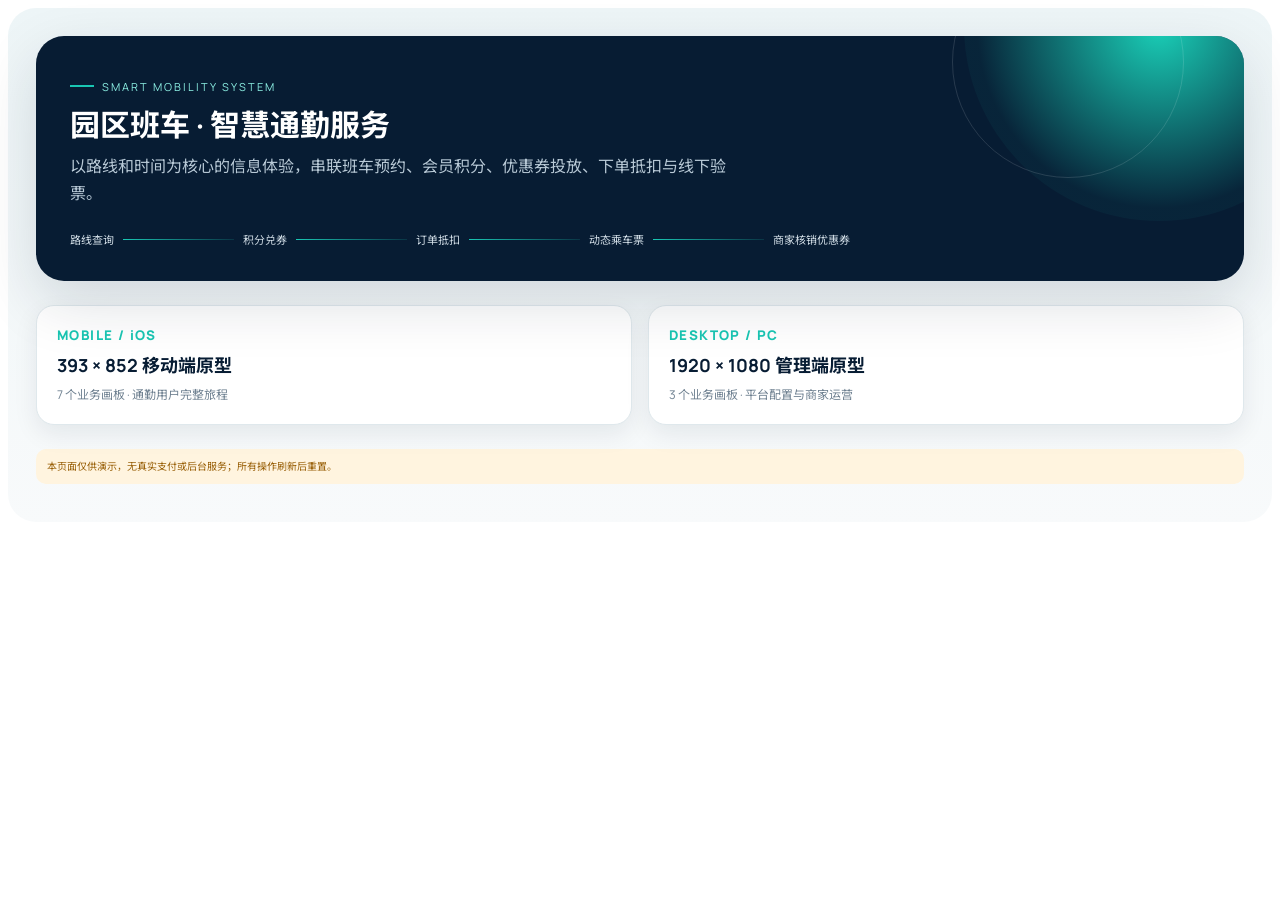
==== commit 96235aaf: "Split prototype into interactive mobile and desktop demo pages. Homepage now links to mobile.html an" ====
--- a/index.html
+++ b/index.html
@@ -1,64 +1,3 @@
 <!doctype html>
-<html lang="zh-CN">
-<head>
-<meta charset="utf-8">
-<meta name="viewport" content="width=device-width, initial-scale=1">
-<title>园区班车 · 智慧通勤原型</title>
-<style>
-@import url('https://fonts.googleapis.com/css2?family=Manrope:wght@500;600;700;800&family=Noto+Sans+SC:wght@400;500;600;700;800&display=swap');
-:root{--navy:#071c33;--navy2:#0d3152;--blue:#176bff;--cyan:#19c6b3;--cyan-soft:#e3faf6;--amber:#ffad32;--paper:#f2f6f8;--white:#fff;--ink:#10273d;--muted:#6f8191;--line:#dfe8ec;--danger:#e95b62;--shadow:0 22px 60px rgba(7,28,51,.14)}
-*{box-sizing:border-box}.smart-ui{font-family:Manrope,"Noto Sans SC",sans-serif;color:var(--ink);background:linear-gradient(180deg,#edf5f7 0,#f8fafb 520px);padding:28px;border-radius:28px}.smart-ui h2,.smart-ui h3,.smart-ui p{margin-top:0}.cover{position:relative;overflow:hidden;border-radius:28px;padding:34px;background:var(--navy);color:#fff;box-shadow:var(--shadow)}.cover:before{content:"";position:absolute;width:390px;height:390px;border-radius:50%;right:-110px;top:-205px;background:radial-gradient(circle,#1ad0b8 0,rgba(25,198,179,.05) 66%)}.cover:after{content:"";position:absolute;width:230px;height:230px;border:1px solid rgba(255,255,255,.13);border-radius:50%;right:60px;top:-90px}.cover>*{position:relative;z-index:1}.cover-tag{display:inline-flex;align-items:center;gap:8px;font-size:11px;letter-spacing:2px;color:#8cefe3;text-transform:uppercase}.cover-tag:before{content:"";width:24px;height:2px;background:var(--cyan)}.cover h2{font-size:30px;line-height:1.25;margin:12px 0 10px}.cover p{max-width:670px;color:#b8c9d6;line-height:1.7;margin-bottom:0}.journey{display:flex;align-items:center;gap:0;margin-top:24px;max-width:780px}.journey span{font-size:11px;color:#d1dde6;white-space:nowrap}.journey i{height:1px;min-width:24px;flex:1;background:linear-gradient(90deg,var(--cyan),rgba(25,198,179,.15));margin:0 9px}.section-title{display:flex;align-items:flex-end;justify-content:space-between;margin:36px 2px 15px}.section-title small{display:block;font-size:10px;letter-spacing:2px;color:var(--cyan);font-weight:800;margin-bottom:5px}.section-title h3{font-size:20px;margin:0;color:var(--navy)}.section-title p{font-size:12px;color:var(--muted);margin:0}.screens{display:grid;grid-template-columns:repeat(auto-fit,minmax(278px,1fr));gap:20px}.device{background:#071624;border-radius:36px;padding:8px;box-shadow:0 18px 44px rgba(7,28,51,.16)}.viewport{height:610px;position:relative;overflow:hidden;border-radius:29px;background:var(--paper)}.sys{height:27px;background:#fff;display:flex;justify-content:space-between;padding:7px 17px;font-size:9px;font-weight:700}.nav{height:48px;background:#fff;display:flex;justify-content:space-between;align-items:center;padding:0 16px;border-bottom:1px solid #e7eef1}.nav b{font-size:15px}.nav .action{font-size:11px;color:var(--blue);font-weight:700}.hero{position:relative;padding:20px 18px 30px;background:linear-gradient(145deg,var(--navy),var(--navy2));color:#fff;overflow:hidden}.hero:after{content:"";position:absolute;width:130px;height:130px;border-radius:50%;right:-35px;top:-50px;border:23px solid rgba(25,198,179,.13)}.hero small{color:#8cefe3;font-size:10px;letter-spacing:1px}.hero h3{font-size:23px;margin:5px 0}.hero p{font-size:11px;color:#b5c8d5;margin:0}.pad{padding:14px}.lift{margin-top:-17px;position:relative;z-index:2}.card{background:#fff;border-radius:17px;padding:14px;margin-bottom:11px;box-shadow:0 7px 20px rgba(10,37,58,.06)}.eyebrow{font-size:9px;letter-spacing:1.4px;text-transform:uppercase;color:#92a2af;font-weight:800}.strong{font-size:14px;font-weight:800;color:var(--navy)}.row{display:flex;justify-content:space-between;align-items:center;gap:10px}.row+.row{margin-top:11px}.muted{font-size:11px;color:var(--muted)}.chip{display:inline-flex;padding:5px 8px;border-radius:7px;background:#eaf1ff;color:var(--blue);font-size:10px;font-weight:700}.chip.green{background:var(--cyan-soft);color:#008b7b}.chip.amber{background:#fff2dc;color:#b86f00}.price{font-size:18px;font-weight:800;color:var(--amber)}.primary{padding:12px 16px;border-radius:12px;color:#fff;background:linear-gradient(100deg,var(--blue),#2e8bff);font-size:12px;font-weight:800;text-align:center;box-shadow:0 8px 18px rgba(23,107,255,.22)}.primary.teal{background:linear-gradient(100deg,#0da992,var(--cyan));box-shadow:0 8px 18px rgba(25,198,179,.22)}.secondary{padding:11px;border:1px solid #bed0dc;border-radius:12px;text-align:center;font-size:11px;color:var(--navy);font-weight:700}.bottom{position:absolute;bottom:0;left:0;right:0;height:57px;background:rgba(255,255,255,.96);display:flex;border-top:1px solid #e4ecef}.bottom span{flex:1;text-align:center;padding-top:10px;color:#91a0ad;font-size:9px}.bottom .on{color:var(--blue);font-weight:800}.bottom b{display:block;font-size:13px;margin-bottom:2px}.route-card{background:#fff;border-radius:17px;padding:14px;margin-bottom:11px;box-shadow:0 7px 20px rgba(10,37,58,.06);border-left:3px solid var(--cyan)}.route-top{display:flex;justify-content:space-between;align-items:flex-start}.route-name{font-size:14px;font-weight:800}.route-type{font-size:9px;color:#8395a3;margin-top:3px}.timeline{position:relative;margin:14px 0 8px;padding-left:23px}.timeline:before{content:"";position:absolute;left:5px;top:8px;bottom:8px;width:2px;background:linear-gradient(var(--cyan),var(--blue))}.stop{position:relative;display:flex;justify-content:space-between;font-size:11px}.stop+.stop{margin-top:15px}.stop:before{content:"";position:absolute;left:-22px;top:2px;width:10px;height:10px;border:2px solid var(--cyan);background:#fff;border-radius:50%}.stop:last-child:before{border-color:var(--blue);background:var(--blue)}.stop b{font-size:12px}.via{font-size:9px;color:#82939f;padding-top:9px;border-top:1px dashed #dce5e9}.summary-line{height:1px;background:#e6edf0;margin:12px 0}.coupon{display:grid;grid-template-columns:84px 1fr;background:#fff;border-radius:17px;overflow:hidden;margin-bottom:11px;box-shadow:0 7px 20px rgba(10,37,58,.06)}.coupon-face{position:relative;display:grid;place-items:center;text-align:center;background:linear-gradient(145deg,#ffb94d,#ff9638);color:#fff}.coupon-face:after{content:"";position:absolute;right:-7px;top:0;bottom:0;width:14px;background:radial-gradient(circle at 7px 7px,var(--paper) 0 4px,transparent 4.5px);background-size:14px 14px}.coupon-face b{font-size:25px}.coupon-face small{font-size:9px}.coupon-info{padding:13px 12px 12px 16px}.coupon-info b{font-size:12px}.coupon-info p{font-size:9px;color:var(--muted);line-height:1.55;margin:6px 0}.points{font-size:10px;color:#dc7b00;font-weight:800}.member{background:linear-gradient(135deg,#0c2945,#164e66);color:#fff}.member .eyebrow{color:#80e7da}.member .strong{color:#fff;font-size:19px}.balance{font-size:26px;font-weight:800}.meter{height:5px;background:rgba(255,255,255,.17);border-radius:5px;overflow:hidden;margin:10px 0}.meter i{display:block;height:100%;width:68%;background:linear-gradient(90deg,var(--cyan),#92f5e8)}.tabs{display:flex;background:#fff;border-bottom:1px solid #e5edef}.tabs span{flex:1;padding:11px 2px;text-align:center;font-size:10px;color:#8293a0}.tabs .active{color:var(--blue);font-weight:800;box-shadow:inset 0 -2px var(--blue)}.notice{font-size:10px;line-height:1.5;padding:10px 11px;border-radius:10px;background:#fff4df;color:#996008;margin:10px 0}.notice.ok{background:var(--cyan-soft);color:#047d70}.ticket{overflow:hidden;background:#fff;border-radius:21px;box-shadow:0 15px 34px rgba(7,28,51,.11)}.ticket-head{padding:19px;background:linear-gradient(145deg,var(--navy),#164966);color:#fff}.ticket-head small{font-size:9px;color:#8cefe3;letter-spacing:1px}.ticket-head h3{font-size:18px;margin:5px 0 0}.ticket-code{text-align:center;padding:25px 12px}.ticket-code small{font-size:9px;color:var(--muted)}.ticket-code b{display:block;font-size:29px;letter-spacing:6px;margin-top:5px}.marquee{overflow:hidden;white-space:nowrap;padding:8px 0;background:var(--cyan);color:#fff;font-size:10px;font-weight:800}.marquee span{display:inline-block;padding-left:10%;animation:move 5s linear infinite}@keyframes move{from{transform:translateX(18%)}to{transform:translateX(-84%)}}.ticket.live{border:2px solid var(--cyan)}.ticket.used{filter:saturate(.15)}.stamp{display:inline-block;margin-top:12px;padding:5px 12px;border:3px solid #7d8993;border-radius:7px;color:#687681;transform:rotate(-7deg);font-size:18px;font-weight:800}.desktop-grid{display:grid;grid-template-columns:repeat(auto-fit,minmax(430px,1fr));gap:20px}.desktop-preview{width:100%;overflow:auto;padding:12px 2px 36px}.desktop-board{width:1920px;height:1080px;position:relative;overflow:hidden;display:grid;grid-template-columns:240px 1fr;grid-template-rows:72px 1fr;background:#f4f7f9;transform-origin:top left}.desktop-sidebar{width:240px;grid-row:1 / 3;padding:28px 20px;background:var(--navy);color:#fff}.desktop-sidebar h4{margin:0 0 28px;font-size:18px}.desktop-sidebar small{display:block;color:#8cefe3;font-size:10px;letter-spacing:1.5px;margin-bottom:8px}.desktop-sidebar nav{display:grid;gap:8px}.desktop-sidebar nav span{padding:12px;border-radius:10px;color:#b8c9d6;font-size:13px}.desktop-sidebar nav .active{background:rgba(25,198,179,.16);color:#fff}.desktop-toolbar{height:72px;grid-column:2;display:flex;align-items:center;justify-content:space-between;padding:0 32px;background:#fff;border-bottom:1px solid var(--line)}.desktop-toolbar b{font-size:18px;color:var(--navy)}.desktop-toolbar span{font-size:12px;color:var(--muted)}.desktop-main{grid-column:2;min-width:0;overflow-y:auto;}.desktop-content{padding:32px;}.desktop-form-grid{display:grid;grid-template-columns:repeat(3,minmax(0,1fr));gap:20px}.desktop-two-column{display:grid;grid-template-columns:minmax(0,1fr) 420px;gap:24px}.desktop-panel{background:#fff;border:1px solid #dce7eb;border-radius:18px;padding:24px;box-shadow:0 12px 30px rgba(7,28,51,.06)}.desktop-panel h4{margin:0 0 18px;font-size:16px;color:var(--navy)}.desktop-grid .console{display:none}.console{background:#fff;border:1px solid #dce7eb;border-radius:20px;overflow:hidden;box-shadow:0 18px 48px rgba(7,28,51,.09)}.console-head{padding:17px 19px;background:var(--navy);color:#fff;display:flex;justify-content:space-between}.console-head b{font-size:14px}.console-head span{font-size:10px;color:#9fb6c8}.console-body{padding:18px}.fields{display:grid;grid-template-columns:1fr 1fr;gap:10px}.field{background:#f7fafb;border:1px solid #e1e9ed;border-radius:11px;padding:10px}.field.full{grid-column:1/-1}.field label{display:block;font-size:9px;color:#8797a3;margin-bottom:5px}.field b{font-size:11px}.data{width:100%;border-collapse:collapse;font-size:10px;margin-top:14px}.data th,.data td{text-align:left;padding:9px;border-bottom:1px solid #e5ecef}.data th{color:#81919d}.toggle{display:inline-flex;width:30px;height:17px;border-radius:20px;background:var(--cyan);justify-content:flex-end;padding:2px}.toggle:after{content:"";width:13px;height:13px;background:#fff;border-radius:50%}.rule-grid{display:grid;grid-template-columns:1fr 1fr;gap:12px}.rule{border:1px solid #dce7eb;border-radius:14px;padding:14px;background:#f9fbfc}.formula{padding:9px;border-radius:8px;background:#eaf1ff;color:#1b60d8;font-size:10px;margin-top:10px}.flow-note{margin-top:24px;padding:17px 19px;border-radius:16px;background:#fff;border-left:4px solid var(--cyan);box-shadow:0 9px 24px rgba(7,28,51,.06);font-size:12px;color:var(--muted);line-height:1.7}.flow-note b{color:var(--navy)}
-.prototype-overview{display:grid;grid-template-columns:repeat(2,minmax(0,1fr));gap:16px;margin:24px 0}.prototype-entry{display:block;padding:20px;border-radius:18px;background:#fff;color:var(--ink);text-decoration:none;box-shadow:0 9px 24px rgba(7,28,51,.08);border:1px solid var(--line)}.prototype-entry small{display:block;color:var(--cyan);font-weight:800;letter-spacing:1.4px;margin-bottom:7px}.prototype-entry b{display:block;color:var(--navy);font-size:18px;margin-bottom:5px}.prototype-entry span{font-size:12px;color:var(--muted)}.board-gallery{display:flex;gap:24px;overflow-x:auto;padding:8px 2px 28px;align-items:flex-start}.ios-board{width:393px;height:852px;flex:0 0 393px;position:relative;overflow:hidden;border-radius:42px;background:var(--paper);box-shadow:inset 0 0 0 8px #071624,0 18px 44px rgba(7,28,51,.16)}.ios-status-bar{height:59px;position:relative;display:flex;align-items:center;justify-content:space-between;padding:0 22px;background:#fff;font-size:12px;font-weight:800}.dynamic-island{position:absolute;top:11px;left:50%;width:126px;height:37px;transform:translateX(-50%);border-radius:22px;background:#05090d}.ios-navigation-bar{height:44px;display:flex;align-items:center;justify-content:space-between;padding:0 16px;background:#fff;border-bottom:1px solid #e7eef1}.ios-content{height:calc(852px - 59px - 44px);overflow-y:auto;padding-bottom:108px;background:var(--paper);scrollbar-width:none}.ios-content::-webkit-scrollbar{display:none}.ios-tab-bar{position:absolute;z-index:5;left:0;right:0;bottom:0;height:83px;display:flex;padding:9px 12px 25px;background:rgba(255,255,255,.96);border-top:1px solid #e4ecef}.ios-tab-bar span{flex:1;text-align:center;color:#91a0ad;font-size:10px}.ios-tab-bar .on{color:var(--blue);font-weight:800}.ios-tab-bar b{display:block;font-size:15px;margin-bottom:3px}.home-indicator{position:absolute;z-index:6;bottom:8px;left:50%;width:134px;height:5px;transform:translateX(-50%);border-radius:5px;background:#071624}.ios-bottom-action{position:absolute;z-index:5;left:0;right:0;bottom:0;padding:12px 18px 32px;background:#fff;border-top:1px solid var(--line)}.ios-placeholder{display:grid;place-items:center;height:100%;padding:34px;text-align:center;background:linear-gradient(160deg,#fff,var(--paper))}.ios-placeholder small{color:var(--cyan);font-weight:800;letter-spacing:1px}.ios-placeholder h3{margin:8px 0;color:var(--navy)}
-@media(max-width:720px){.smart-ui{padding:14px}.cover{padding:24px}.cover h2{font-size:24px}.journey{display:none}.prototype-overview{grid-template-columns:1fr}.desktop-grid,.fields,.rule-grid{grid-template-columns:1fr}.field.full{grid-column:auto}.section-title{align-items:flex-start;flex-direction:column;gap:6px}}
-</style>
-</head>
-<body>
-<div class="smart-ui">
-<section class="cover"><div class="cover-tag">Smart Mobility System</div><h2>园区班车 · 智慧通勤服务</h2><p>以路线和时间为核心的信息体验，串联班车预约、会员积分、优惠券投放、下单抵扣与线下验票。</p><div class="journey"><span>路线查询</span><i></i><span>积分兑券</span><i></i><span>订单抵扣</span><i></i><span>动态乘车票</span><i></i><span>商家核销优惠券</span></div></section>
-
-<nav class="prototype-overview" aria-label="原型画板总览"><a class="prototype-entry" href="#mobile-prototypes"><small>MOBILE / iOS</small><b>393 × 852 移动端原型</b><span>7 个业务画板 · 通勤用户完整旅程</span></a><a class="prototype-entry" href="#desktop-prototypes"><small>DESKTOP / PC</small><b>1920 × 1080 管理端原型</b><span>3 个业务画板 · 平台配置与商家运营</span></a></nav>
-
-<div id="mobile-prototypes" class="section-title"><div><small>01 / COMMUTE</small><h3>路线查询与订单确认</h3></div><p>iOS 393 × 852 · 7 个业务画板</p></div>
-<div class="board-gallery">
-<article class="ios-board" data-screen="route-query"><div class="ios-status-bar"><span>08:18</span><div class="dynamic-island"></div><span>5G　88%</span></div><div class="ios-content"><div class="hero"><small>HAIZHI PARK SHUTTLE</small><h3>早上好，开始通勤</h3><p>选择今天适合你的班车路线</p></div><div class="pad lift"><div class="card"><div class="row"><div><div class="eyebrow">上车站点</div><div class="strong">园区南门</div></div><b style="color:var(--cyan)">⇄</b><div style="text-align:right"><div class="eyebrow">下车站点</div><div class="strong">软件园</div></div></div><div class="summary-line"></div><div class="row"><span class="muted">2026 年 9 月 20 日 · 今天</span><span class="chip">切换日期</span></div></div><div class="route-card"><div class="route-top"><div><div class="route-name">海智园 1 号线</div><div class="route-type">工作日通勤线路</div></div><span class="price">¥8</span></div><div class="timeline"><div class="stop"><div><span class="muted">上车</span><br><b>园区南门</b></div><b>08:30</b></div><div class="stop"><div><span class="muted">下车</span><br><b>软件园</b></div><b>09:05</b></div></div><div class="via">途经：科创中心 · 地铁软件园站　约 35 分钟</div></div><div class="route-card"><div class="route-top"><div><div class="route-name">海智园 2 号线</div><div class="route-type">园区接驳线路</div></div><span class="price">¥8</span></div><div class="timeline"><div class="stop"><div><span class="muted">上车</span><br><b>园区南门</b></div><b>09:10</b></div><div class="stop"><div><span class="muted">下车</span><br><b>软件园</b></div><b>09:45</b></div></div><div class="via">途经：人才公寓 · 创新大厦　约 35 分钟</div></div></div></div><div class="ios-tab-bar"><span class="on"><b>⌂</b>班车</span><span><b>▣</b>订单</span><span><b>◇</b>园区</span><span><b>○</b>我的</span></div><div class="home-indicator"></div></article>
-<article class="ios-board" data-screen="order-confirmation"><div class="ios-status-bar"><span>08:20</span><div class="dynamic-island"></div><span>5G　88%</span></div><div class="ios-navigation-bar"><span>‹</span><b>确认订单</b><span></span></div><div class="ios-content"><div class="pad"><div class="card" style="background:linear-gradient(145deg,var(--navy),#164966);color:#fff"><div class="row"><div><span class="chip green">海智园 1 号线</span><h3 style="margin:9px 0 0;font-size:17px">园区南门 → 软件园</h3></div><div style="text-align:right"><div class="eyebrow" style="color:#8cefe3">发车</div><b>08:30</b></div></div><div class="summary-line" style="background:rgba(255,255,255,.13)"></div><span style="font-size:10px;color:#bed0dc">09 月 20 日 · 预计 35 分钟</span></div><div class="card"><div class="row"><span class="muted">购票数量</span><b>−　1　＋</b></div><div class="row"><span class="muted">票价</span><b>¥8.00</b></div></div><div class="card"><div class="row"><span class="strong">优惠券</span><b style="font-size:11px;color:#dc7b00">班车立减券　-¥3 ›</b></div><div class="summary-line"></div><div class="row"><span class="muted">订单金额</span><span>¥8.00</span></div><div class="row"><span class="muted">优惠抵扣</span><b style="color:#dc7b00">-¥3.00</b></div><div class="summary-line"></div><div class="row"><b>应付金额</b><span class="price" style="font-size:23px">¥5.00</span></div></div><div class="notice">当前优惠券归属海智班车，适用于本线路及班次。</div></div></div><div class="ios-bottom-action"><div class="primary">提交订单并支付 ¥5.00</div></div><div class="home-indicator"></div></article>
-<article class="ios-board" data-screen="coupon-selection"><div class="ios-status-bar"><span>08:20</span><div class="dynamic-island"></div><span>5G　88%</span></div><div class="ios-navigation-bar"><span>‹</span><b>选择优惠券</b><span class="action">使用规则</span></div><div class="ios-content"><div class="tabs"><span class="active">可使用 2</span><span>不可使用 1</span></div><div class="pad"><div class="coupon"><div class="coupon-face"><div><b>¥3</b><br><small>无门槛</small></div></div><div class="coupon-info"><b>海智班车立减券</b><p>海智班车指定线路可用<br>有效期至 2026-10-31</p><div class="row"><span class="points">本单减 ¥3</span><span class="chip green">已选择</span></div></div></div><div class="coupon"><div class="coupon-face"><div><b>¥5</b><br><small>满 ¥10</small></div></div><div class="coupon-info"><b>通勤满减券</b><p>海智班车全部线路<br>有效期至 2026-10-31</p><div class="row"><span class="points">当前未达门槛</span><span>○</span></div></div></div><div class="card"><div class="row"><span>不使用优惠券</span><span>○</span></div></div><p class="muted" style="line-height:1.7">仅展示商家、线路、班次、金额与有效期均符合条件的优惠券。</p></div></div><div class="home-indicator"></div></article>
-<article class="ios-board" data-screen="coupon-center"><div class="ios-status-bar"><span>08:22</span><div class="dynamic-island"></div><span>5G　88%</span></div><div class="ios-navigation-bar"><span>‹</span><b>领券中心</b><span class="action">我的券</span></div><div class="ios-content"><div class="pad"><div class="card member"><div class="row"><div><div class="eyebrow">Gold Member</div><div class="strong">金卡会员</div></div><div style="text-align:right"><div class="eyebrow">可用积分</div><div class="balance">1,280</div></div></div><div class="meter"><i></i></div><div class="row"><span style="font-size:9px;color:#acc4d2">距钻石会员还差 320 成长值</span><span style="font-size:9px;color:#8cefe3">积分明细 ›</span></div></div><div class="coupon"><div class="coupon-face"><div><b>¥3</b><br><small>立减券</small></div></div><div class="coupon-info"><b>海智班车立减券</b><p>09/20 10:00 发放 · 剩余 186 张</p><div class="row"><span class="points">金卡 240 积分</span><span class="chip green">兑换</span></div></div></div><div class="coupon"><div class="coupon-face"><div><b>¥5</b><br><small>满 10 减</small></div></div><div class="coupon-info"><b>通勤满减券</b><p>全部线路 · 每人限兑 1 张</p><div class="row"><span class="points">金卡 400 积分</span><span class="chip green">兑换</span></div></div></div></div></div><div class="home-indicator"></div></article>
-<article class="ios-board" data-screen="exchange-confirmation"><div class="ios-status-bar"><span>08:23</span><div class="dynamic-island"></div><span>5G　88%</span></div><div class="ios-navigation-bar"><span>‹</span><b>确认兑换</b><span></span></div><div class="ios-content"><div class="pad"><div class="coupon"><div class="coupon-face"><div><b>¥3</b><br><small>无门槛</small></div></div><div class="coupon-info"><b>海智班车立减券</b><p>归属：海智班车<br>领取后 30 天有效</p></div></div><div class="card"><div class="row"><span class="muted">会员等级</span><b>金卡会员</b></div><div class="row"><span class="muted">本次所需</span><b style="color:#dc7b00">240 积分</b></div><div class="summary-line"></div><div class="row"><span class="muted">兑换前</span><span>1,280</span></div><div class="row"><span class="muted">兑换后</span><b>1,040</b></div></div><div class="notice">兑换后积分不可退还，请确认适用商家和有效期。</div></div></div><div class="ios-bottom-action"><div class="primary teal">确认兑换 240 积分</div></div><div class="home-indicator"></div></article>
-<article class="ios-board" data-screen="my-coupons"><div class="ios-status-bar"><span>08:24</span><div class="dynamic-island"></div><span>5G　88%</span></div><div class="ios-navigation-bar"><span>‹</span><b>我的优惠券</b><span></span></div><div class="ios-content"><div class="tabs"><span class="active">可使用 2</span><span>已使用</span><span>已过期</span></div><div class="pad"><div class="coupon"><div class="coupon-face"><div><b>¥3</b><br><small>无门槛</small></div></div><div class="coupon-info"><b>海智班车立减券</b><p>归属：海智班车<br>有效期至 2026-10-20</p><div class="row"><span class="chip green">可使用</span><span class="points">去使用 ›</span></div></div></div><div class="coupon"><div class="coupon-face"><div><b>¥5</b><br><small>满 ¥10</small></div></div><div class="coupon-info"><b>通勤满减券</b><p>限班车订单使用<br>有效期至 2026-10-31</p><div class="row"><span class="chip green">可使用</span><span class="points">查看详情 ›</span></div></div></div><div class="notice ok">优惠券核销状态与班车车票状态相互独立。</div></div></div><div class="home-indicator"></div></article>
-<article class="ios-board" data-screen="boarding-ticket"><div class="ios-status-bar"><span>08:28</span><div class="dynamic-island"></div><span>5G　88%</span></div><div class="ios-navigation-bar"><span>‹</span><b>乘车票状态</b><span></span></div><div class="ios-content"><div class="pad"><section data-ticket-state="static"><div class="eyebrow">STATIC</div><h3>静态待乘车</h3><div class="ticket"><div class="ticket-head"><small>WAITING · 静态待乘车</small><h3>海智园 → 软件园</h3></div><div class="ticket-code"><small>线下乘车凭证</small><b>A8 26 19</b></div></div><div class="notice">未进入后台配置的动态时间窗口，票面保持静态。</div></section><section data-ticket-state="active"><div class="eyebrow">ACTIVE</div><h3>动态有效</h3><div class="ticket live"><div class="marquee"><span>动态有效　请向工作人员出示　动态有效　请向工作人员出示　</span></div><div class="ticket-head"><small>BOARDING · 当前可乘车</small><h3>海智园 → 软件园</h3></div><div class="ticket-code"><small>动态线下乘车凭证</small><b style="color:#049a89">A8 26 19</b></div></div><div class="notice ok">动态窗口读取后台配置并使用服务端标准时间，不写死固定时长。</div></section><section data-ticket-state="used"><div class="eyebrow">COMPLETED</div><h3>已使用</h3><div class="ticket used"><div class="ticket-head"><small>COMPLETED · 乘车时间已过</small><h3>海智园 → 软件园</h3></div><div class="ticket-code"><small>线下乘车凭证</small><b>A8 26 19</b><div class="stamp">已使用</div></div></div><p class="muted" style="line-height:1.7;margin-top:12px">服务端时间超过计划发车时间后自动更新，无需司机或商家核销。</p></section><div class="notice">状态优先级：已取消或已退款 ＞ 已使用 ＞ 动态有效 ＞ 静态待乘车</div><div class="notice ok">优惠券核销状态与班车车票状态相互独立。</div></div></div><div class="home-indicator"></div></article>
-</div>
-
-<div hidden>
-<div class="section-title"><div><small>LEGACY CONTENT</small><h3>待迁移业务内容</h3></div><p>保留订单、会员、优惠券与车票视觉语言</p></div>
-<div class="screens">
-<div class="device"><div class="viewport"><div class="sys"><span>08:18</span><span>5G　88%</span></div><div class="hero"><small>HAIZHI PARK SHUTTLE</small><h3>早上好，开始通勤</h3><p>选择今天适合你的班车路线</p></div><div class="pad lift"><div class="card"><div class="row"><div><div class="eyebrow">上车站点</div><div class="strong">园区南门</div></div><b style="color:var(--cyan)">⇄</b><div style="text-align:right"><div class="eyebrow">下车站点</div><div class="strong">软件园</div></div></div><div class="summary-line"></div><div class="row"><span class="muted">2026 年 9 月 20 日 · 今天</span><span class="chip">切换日期</span></div></div><div class="route-card"><div class="route-top"><div><div class="route-name">海智园 1 号线</div><div class="route-type">工作日通勤线路</div></div><span class="price">¥8</span></div><div class="timeline"><div class="stop"><div><span class="muted">上车</span><br><b>园区南门</b></div><b>08:30</b></div><div class="stop"><div><span class="muted">下车</span><br><b>软件园</b></div><b>09:05</b></div></div><div class="via">途经：科创中心 · 地铁软件园站　约 35 分钟</div></div><div class="route-card"><div class="route-top"><div><div class="route-name">海智园 2 号线</div><div class="route-type">园区接驳线路</div></div><span class="price">¥8</span></div><div class="timeline"><div class="stop"><div><span class="muted">上车</span><br><b>园区南门</b></div><b>09:10</b></div><div class="stop"><div><span class="muted">下车</span><br><b>软件园</b></div><b>09:45</b></div></div><div class="via">途经：人才公寓 · 创新大厦　约 35 分钟</div></div></div><div class="bottom"><span class="on"><b>⌂</b>班车</span><span><b>▣</b>订单</span><span><b>◇</b>园区</span><span><b>○</b>我的</span></div></div></div>
-<div class="device"><div class="viewport"><div class="sys"><span>08:20</span><span>5G　88%</span></div><div class="nav"><span>‹</span><b>确认订单</b><span></span></div><div class="pad"><div class="card" style="background:linear-gradient(145deg,var(--navy),#164966);color:#fff"><div class="row"><div><span class="chip green">海智园 1 号线</span><h3 style="margin:9px 0 0;font-size:17px">园区南门 → 软件园</h3></div><div style="text-align:right"><div class="eyebrow" style="color:#8cefe3">发车</div><b>08:30</b></div></div><div class="summary-line" style="background:rgba(255,255,255,.13)"></div><span style="font-size:10px;color:#bed0dc">09 月 20 日 · 预计 35 分钟</span></div><div class="card"><div class="row"><span class="muted">购票数量</span><b>−　1　＋</b></div><div class="row"><span class="muted">票价</span><b>¥8.00</b></div></div><div class="card"><div class="row"><span class="strong">优惠券</span><b style="font-size:11px;color:#dc7b00">班车立减券　-¥3 ›</b></div><div class="summary-line"></div><div class="row"><span class="muted">订单金额</span><span>¥8.00</span></div><div class="row"><span class="muted">优惠抵扣</span><b style="color:#dc7b00">-¥3.00</b></div></div><div class="notice">当前优惠券归属海智班车，适用于本线路及班次。</div><div class="card"><div class="row"><b>应付金额</b><span class="price" style="font-size:23px">¥5.00</span></div></div><div class="primary">提交订单并支付</div></div></div></div>
-<div class="device"><div class="viewport"><div class="sys"><span>08:20</span><span>5G　88%</span></div><div class="nav"><span>‹</span><b>选择优惠券</b><span class="action">使用规则</span></div><div class="tabs"><span class="active">可使用 2</span><span>不可使用 1</span></div><div class="pad"><div class="coupon"><div class="coupon-face"><div><b>¥3</b><br><small>无门槛</small></div></div><div class="coupon-info"><b>海智班车立减券</b><p>海智班车指定线路可用<br>有效期至 2026-10-31</p><div class="row"><span class="points">本单减 ¥3</span><span class="chip green">已选择</span></div></div></div><div class="coupon"><div class="coupon-face"><div><b>¥5</b><br><small>满 ¥10</small></div></div><div class="coupon-info"><b>通勤满减券</b><p>海智班车全部线路<br>有效期至 2026-10-31</p><div class="row"><span class="points">当前未达门槛</span><span>○</span></div></div></div><div class="card"><div class="row"><span>不使用优惠券</span><span>○</span></div></div><p class="muted" style="line-height:1.7">仅展示商家、线路、班次、金额与有效期均符合条件的优惠券。</p></div></div></div>
-</div>
-
-<div class="section-title"><div><small>02 / MEMBERSHIP</small><h3>会员积分与优惠券资产</h3></div><p>等级差异聚焦兑换积分，减少无效装饰</p></div>
-<div class="screens">
-<div class="device"><div class="viewport"><div class="sys"><span>08:22</span><span>5G　88%</span></div><div class="nav"><span>‹</span><b>领券中心</b><span class="action">我的券</span></div><div class="pad"><div class="card member"><div class="row"><div><div class="eyebrow">Gold Member</div><div class="strong">金卡会员</div></div><div style="text-align:right"><div class="eyebrow">可用积分</div><div class="balance">1,280</div></div></div><div class="meter"><i></i></div><div class="row"><span style="font-size:9px;color:#acc4d2">距钻石会员还差 320 成长值</span><span style="font-size:9px;color:#8cefe3">积分明细 ›</span></div></div><div class="coupon"><div class="coupon-face"><div><b>¥3</b><br><small>立减券</small></div></div><div class="coupon-info"><b>海智班车立减券</b><p>09/20 10:00 发放 · 剩余 186 张</p><div class="row"><span class="points">金卡 240 积分</span><span class="chip green">兑换</span></div></div></div><div class="coupon"><div class="coupon-face"><div><b>¥5</b><br><small>满 10 减</small></div></div><div class="coupon-info"><b>通勤满减券</b><p>全部线路 · 每人限兑 1 张</p><div class="row"><span class="points">金卡 400 积分</span><span class="chip green">兑换</span></div></div></div></div></div></div>
-<div class="device"><div class="viewport"><div class="sys"><span>08:23</span><span>5G　88%</span></div><div class="nav"><span>‹</span><b>确认兑换</b><span></span></div><div class="pad"><div class="coupon"><div class="coupon-face"><div><b>¥3</b><br><small>无门槛</small></div></div><div class="coupon-info"><b>海智班车立减券</b><p>归属：海智班车<br>领取后 30 天有效</p></div></div><div class="card"><div class="row"><span class="muted">会员等级</span><b>金卡会员</b></div><div class="row"><span class="muted">本次所需</span><b style="color:#dc7b00">240 积分</b></div><div class="summary-line"></div><div class="row"><span class="muted">兑换前</span><span>1,280</span></div><div class="row"><span class="muted">兑换后</span><b>1,040</b></div></div><div class="notice">兑换后积分不可退还，请确认适用商家和有效期。</div><div class="primary teal">确认兑换</div></div></div></div>
-<div class="device"><div class="viewport"><div class="sys"><span>08:24</span><span>5G　88%</span></div><div class="nav"><span>‹</span><b>我的优惠券</b><span></span></div><div class="tabs"><span class="active">可使用 2</span><span>已使用</span><span>已过期</span></div><div class="pad"><div class="coupon"><div class="coupon-face"><div><b>¥3</b><br><small>无门槛</small></div></div><div class="coupon-info"><b>海智班车立减券</b><p>归属：海智班车<br>有效期至 2026-10-20</p><div class="row"><span class="chip green">可使用</span><span class="points">去使用 ›</span></div></div></div><div class="coupon"><div class="coupon-face"><div><b>¥5</b><br><small>满 ¥10</small></div></div><div class="coupon-info"><b>通勤满减券</b><p>限班车订单使用<br>有效期至 2026-10-31</p><div class="row"><span class="chip green">可使用</span><span class="points">查看详情 ›</span></div></div></div><div class="notice ok">优惠券核销状态与班车车票状态相互独立。</div></div></div></div>
-</div>
-
-<div class="section-title"><div><small>03 / LIVE TICKET</small><h3>动态乘车凭证</h3></div><p>车票仅供线下查看；跨过计划发车时间自动变为已使用</p></div>
-<div class="screens">
-<div class="device"><div class="viewport"><div class="sys"><span>08:18</span><span>5G　88%</span></div><div class="nav"><span>‹</span><b>乘车票</b><span></span></div><div class="pad"><div class="ticket"><div class="ticket-head"><small>WAITING · 待乘车</small><h3>海智园 → 软件园</h3></div><div class="ticket-code"><small>线下乘车凭证</small><b>A8 26 19</b></div><div class="card" style="box-shadow:none;margin:0"><div class="row"><span class="muted">计划发车</span><b>08:30</b></div><div class="row"><span class="muted">上车站点</span><b>园区南门</b></div></div></div><div class="notice">未进入后台配置的动态时间窗口，票面保持静态。</div></div></div></div>
-<div class="device"><div class="viewport"><div class="sys"><span>08:28</span><span>5G　88%</span></div><div class="nav"><span>‹</span><b>乘车票</b><span></span></div><div class="pad"><div class="ticket live"><div class="marquee"><span>有效乘车票　请向工作人员出示　有效乘车票　请向工作人员出示　</span></div><div class="ticket-head"><small>BOARDING · 当前可乘车</small><h3>海智园 → 软件园</h3></div><div class="ticket-code"><small>动态线下乘车凭证</small><b style="color:#049a89">A8 26 19</b></div><div class="card" style="box-shadow:none;margin:0"><div class="row"><span class="muted">计划发车</span><b>08:30</b></div><div class="row"><span class="muted">当前时间</span><b style="color:#049a89">08:28</b></div></div></div><div class="notice ok">当前处于后台配置的发车前后 3 分钟窗口。</div></div></div></div>
-<div class="device"><div class="viewport"><div class="sys"><span>08:31</span><span>5G　88%</span></div><div class="nav"><span>‹</span><b>乘车票</b><span></span></div><div class="pad"><div class="ticket used"><div class="ticket-head"><small>COMPLETED · 乘车时间已过</small><h3>海智园 → 软件园</h3></div><div class="ticket-code"><small>线下乘车凭证</small><b>A8 26 19</b><div class="stamp">已使用</div></div><div class="card" style="box-shadow:none;margin:0"><div class="row"><span class="muted">计划发车</span><b>08:30</b></div><div class="row"><span class="muted">状态更新时间</span><b>08:30</b></div></div></div><p class="muted" style="line-height:1.7;margin-top:12px">服务端时间超过计划发车时间后自动更新，无需司机或商家核销。</p></div></div></div>
-</div>
-</div>
-
-<div id="desktop-prototypes" class="section-title"><div><small>04 / OPERATIONS</small><h3>平台配置与商家核销</h3></div><p>PC 1920 × 1080 · 3 个独立后台业务画板</p></div>
-<div class="desktop-preview">
-<article class="desktop-board" data-desktop-screen="coupon-management"><aside class="desktop-sidebar"><small>HAIZHI PARK</small><h4>智慧通勤后台</h4><nav><span class="active">优惠券管理</span><span>班车业务规则</span><span>商家核销</span></nav></aside><header class="desktop-toolbar"><b>优惠券管理 / 新建优惠券</b><span>运营管理员　● 在线</span></header><main class="desktop-main"><div class="desktop-content"><div class="desktop-form-grid"><div class="desktop-panel"><h4>基础信息</h4><div class="fields"><div class="field"><label>优惠券名称</label><b>海智班车立减券</b></div><div class="field"><label>类型 / 面额</label><b>无门槛立减 / ¥3</b></div><div class="field"><label>归属商家</label><b>海智班车有限公司</b></div><div class="field"><label>可核销总数量</label><b>500 张</b></div><div class="field"><label>发放时间</label><b>2026-09-20 10:00</b></div><div class="field"><label>有效期</label><b>领取后 30 天</b></div><div class="field full"><label>优惠券说明</label><b>指定班车线路使用，每位用户限兑 1 张，不与其他优惠同享。</b></div></div></div><div class="desktop-panel"><h4>会员等级兑换积分</h4><table class="data"><tr><th>会员等级</th><th>兑换积分</th><th>允许兑换</th></tr><tr><td>普通会员</td><td>300</td><td><span class="toggle"></span></td></tr><tr><td>银卡会员</td><td>270</td><td><span class="toggle"></span></td></tr><tr><td>金卡会员</td><td>240</td><td><span class="toggle"></span></td></tr><tr><td>钻石会员</td><td>210</td><td><span class="toggle"></span></td></tr></table><div class="notice ok">确认发布后进入领券中心，用户兑换后进入我的优惠券。</div></div><div class="desktop-panel"><h4>发布操作</h4><p class="muted" style="line-height:1.8">发布前请确认商家归属、核销数量、发放时间和会员等级兑换积分。</p><div class="secondary" style="margin-top:20px">保存草稿</div><div class="primary" style="margin-top:12px">确认发布</div></div></div></div></main></article>
-<article class="desktop-board" data-desktop-screen="shuttle-rules"><aside class="desktop-sidebar"><small>HAIZHI PARK</small><h4>智慧通勤后台</h4><nav><span>优惠券管理</span><span class="active">班车业务规则</span><span>商家核销</span></nav></aside><header class="desktop-toolbar"><b>班车业务规则 / 运营配置</b><span>配置变更将影响新生成车票</span></header><main class="desktop-main"><div class="desktop-content"><div class="desktop-two-column"><div class="desktop-panel"><h4>退票与动态车票</h4><div class="rule-grid"><div class="rule"><div class="row"><b style="font-size:14px">退票截止时间</b><span class="toggle"></span></div><p class="muted">距发车不足设定时间时禁止退票。</p><div class="field"><label>发车前分钟数</label><b>30 分钟</b></div><div class="formula">08:30 发车 → 08:00 起不可退票</div></div><div class="rule"><div class="row"><b style="font-size:14px">动态跑马灯</b><span class="toggle"></span></div><p class="muted">使用服务端标准时间判断动态窗口。</p><div class="fields"><div class="field"><label>发车前分钟数</label><b>3 分钟</b></div><div class="field"><label>发车后分钟数</label><b>3 分钟</b></div></div><div class="formula">08:27–08:33 展示动态效果</div></div></div><div class="notice ok" style="margin-top:22px">已保存：动态窗口读取后台配置，不固定写死为前后 5 分钟。</div></div><div class="desktop-panel"><h4>状态优先级</h4><div class="notice">已取消或已退款 ＞ 已使用 ＞ 动态有效 ＞ 静态待乘车</div><p class="muted" style="line-height:1.8">车票超过计划发车时间后自动显示“已使用”，仅供线下工作人员查看。</p><div class="primary teal" style="margin-top:26px">保存配置</div></div></div></div></main></article>
-<article class="desktop-board" data-desktop-screen="merchant-verification"><aside class="desktop-sidebar"><small>HAIZHI PARK</small><h4>智慧通勤后台</h4><nav><span>优惠券管理</span><span>班车业务规则</span><span class="active">商家核销</span></nav></aside><header class="desktop-toolbar"><b>商家核销 / 优惠券核销</b><span>当前商家：海智班车有限公司</span></header><main class="desktop-main"><div class="desktop-content"><div class="desktop-two-column"><div class="desktop-panel"><h4>券码查询或扫码结果</h4><div class="notice ok"><b>优惠券有效，可由当前商家核销</b></div><div class="coupon" style="box-shadow:none;border:1px solid var(--line)"><div class="coupon-face"><div><b>¥3</b><br><small>无门槛</small></div></div><div class="coupon-info"><b>海智班车立减券</b><p>券码 CPN 826 193<br>归属：海智班车有限公司</p><span class="chip green">待核销</span></div></div><div class="card" style="background:#f7fafb;box-shadow:none"><div class="row"><span class="muted">用户</span><b>张 * 明</b></div><div class="row"><span class="muted">剩余核销数量</span><b>373 张</b></div></div><div class="primary teal" style="margin-top:20px">确认核销优惠券</div></div><div class="desktop-panel"><h4>核销边界</h4><div class="notice">该入口仅核销优惠券</div><p class="muted" style="line-height:1.9">商家只能核销归属于当前商家的优惠券。班车乘车票不由司机或商家核销，仅供线下工作人员查看。</p><div class="flow-note" style="margin-top:20px"><b>状态解耦：</b>优惠券核销状态与班车车票状态相互独立。</div></div></div></div></main></article>
-</div>
-<div class="flow-note"><b>视觉规则：</b>深海蓝承载通勤可靠感，青绿色仅用于实时有效和操作成功，暖橙色集中表达优惠价值；路线卡片聚焦班车线路、站点与时间；车票动态窗口与退票截止时间均读取后台配置。</div>
-</div>
-</body>
-</html>
+<html lang="zh-CN"><head><meta charset="utf-8"><meta name="viewport" content="width=device-width,initial-scale=1"><title>园区班车 · 智慧通勤原型</title><link rel="stylesheet" href="styles.css"></head><body><div class="smart-ui">
+<section class="cover"><div class="cover-tag">Smart Mobility System</div><h2>园区班车 · 智慧通勤服务</h2><p>以路线和时间为核心的信息体验，串联班车预约、会员积分、优惠券投放、下单抵扣与线下验票。</p><div class="journey"><span>路线查询</span><i></i><span>积分兑券</span><i></i><span>订单抵扣</span><i></i><span>动态乘车票</span><i></i><span>商家核销优惠券</span></div></section><nav class="prototype-overview" aria-label="原型入口"><a class="prototype-entry" href="mobile.html"><small>MOBILE / iOS</small><b>393 × 852 移动端原型</b><span>7 个业务画板 · 通勤用户完整旅程</span></a><a class="prototype-entry" href="desktop.html"><small>DESKTOP / PC</small><b>1920 × 1080 管理端原型</b><span>3 个业务画板 · 平台配置与商家运营</span></a></nav><p class="notice">本页面仅供演示，无真实支付或后台服务；所有操作刷新后重置。</p></div><script src="app.js"></script></body></html>
--- a/styles.css
+++ b/styles.css
@@ -0,0 +1,6 @@
+
+@import url('https://fonts.googleapis.com/css2?family=Manrope:wght@500;600;700;800&family=Noto+Sans+SC:wght@400;500;600;700;800&display=swap');
+:root{--navy:#071c33;--navy2:#0d3152;--blue:#176bff;--cyan:#19c6b3;--cyan-soft:#e3faf6;--amber:#ffad32;--paper:#f2f6f8;--white:#fff;--ink:#10273d;--muted:#6f8191;--line:#dfe8ec;--danger:#e95b62;--shadow:0 22px 60px rgba(7,28,51,.14)}
+*{box-sizing:border-box}.smart-ui{font-family:Manrope,"Noto Sans SC",sans-serif;color:var(--ink);background:linear-gradient(180deg,#edf5f7 0,#f8fafb 520px);padding:28px;border-radius:28px}.smart-ui h2,.smart-ui h3,.smart-ui p{margin-top:0}.cover{position:relative;overflow:hidden;border-radius:28px;padding:34px;background:var(--navy);color:#fff;box-shadow:var(--shadow)}.cover:before{content:"";position:absolute;width:390px;height:390px;border-radius:50%;right:-110px;top:-205px;background:radial-gradient(circle,#1ad0b8 0,rgba(25,198,179,.05) 66%)}.cover:after{content:"";position:absolute;width:230px;height:230px;border:1px solid rgba(255,255,255,.13);border-radius:50%;right:60px;top:-90px}.cover>*{position:relative;z-index:1}.cover-tag{display:inline-flex;align-items:center;gap:8px;font-size:11px;letter-spacing:2px;color:#8cefe3;text-transform:uppercase}.cover-tag:before{content:"";width:24px;height:2px;background:var(--cyan)}.cover h2{font-size:30px;line-height:1.25;margin:12px 0 10px}.cover p{max-width:670px;color:#b8c9d6;line-height:1.7;margin-bottom:0}.journey{display:flex;align-items:center;gap:0;margin-top:24px;max-width:780px}.journey span{font-size:11px;color:#d1dde6;white-space:nowrap}.journey i{height:1px;min-width:24px;flex:1;background:linear-gradient(90deg,var(--cyan),rgba(25,198,179,.15));margin:0 9px}.section-title{display:flex;align-items:flex-end;justify-content:space-between;margin:36px 2px 15px}.section-title small{display:block;font-size:10px;letter-spacing:2px;color:var(--cyan);font-weight:800;margin-bottom:5px}.section-title h3{font-size:20px;margin:0;color:var(--navy)}.section-title p{font-size:12px;color:var(--muted);margin:0}.screens{display:grid;grid-template-columns:repeat(auto-fit,minmax(278px,1fr));gap:20px}.device{background:#071624;border-radius:36px;padding:8px;box-shadow:0 18px 44px rgba(7,28,51,.16)}.viewport{height:610px;position:relative;overflow:hidden;border-radius:29px;background:var(--paper)}.sys{height:27px;background:#fff;display:flex;justify-content:space-between;padding:7px 17px;font-size:9px;font-weight:700}.nav{height:48px;background:#fff;display:flex;justify-content:space-between;align-items:center;padding:0 16px;border-bottom:1px solid #e7eef1}.nav b{font-size:15px}.nav .action{font-size:11px;color:var(--blue);font-weight:700}.hero{position:relative;padding:20px 18px 30px;background:linear-gradient(145deg,var(--navy),var(--navy2));color:#fff;overflow:hidden}.hero:after{content:"";position:absolute;width:130px;height:130px;border-radius:50%;right:-35px;top:-50px;border:23px solid rgba(25,198,179,.13)}.hero small{color:#8cefe3;font-size:10px;letter-spacing:1px}.hero h3{font-size:23px;margin:5px 0}.hero p{font-size:11px;color:#b5c8d5;margin:0}.pad{padding:14px}.lift{margin-top:-17px;position:relative;z-index:2}.card{background:#fff;border-radius:17px;padding:14px;margin-bottom:11px;box-shadow:0 7px 20px rgba(10,37,58,.06)}.eyebrow{font-size:9px;letter-spacing:1.4px;text-transform:uppercase;color:#92a2af;font-weight:800}.strong{font-size:14px;font-weight:800;color:var(--navy)}.row{display:flex;justify-content:space-between;align-items:center;gap:10px}.row+.row{margin-top:11px}.muted{font-size:11px;color:var(--muted)}.chip{display:inline-flex;padding:5px 8px;border-radius:7px;background:#eaf1ff;color:var(--blue);font-size:10px;font-weight:700}.chip.green{background:var(--cyan-soft);color:#008b7b}.chip.amber{background:#fff2dc;color:#b86f00}.price{font-size:18px;font-weight:800;color:var(--amber)}.primary{padding:12px 16px;border-radius:12px;color:#fff;background:linear-gradient(100deg,var(--blue),#2e8bff);font-size:12px;font-weight:800;text-align:center;box-shadow:0 8px 18px rgba(23,107,255,.22)}.primary.teal{background:linear-gradient(100deg,#0da992,var(--cyan));box-shadow:0 8px 18px rgba(25,198,179,.22)}.secondary{padding:11px;border:1px solid #bed0dc;border-radius:12px;text-align:center;font-size:11px;color:var(--navy);font-weight:700}.bottom{position:absolute;bottom:0;left:0;right:0;height:57px;background:rgba(255,255,255,.96);display:flex;border-top:1px solid #e4ecef}.bottom span{flex:1;text-align:center;padding-top:10px;color:#91a0ad;font-size:9px}.bottom .on{color:var(--blue);font-weight:800}.bottom b{display:block;font-size:13px;margin-bottom:2px}.route-card{background:#fff;border-radius:17px;padding:14px;margin-bottom:11px;box-shadow:0 7px 20px rgba(10,37,58,.06);border-left:3px solid var(--cyan)}.route-top{display:flex;justify-content:space-between;align-items:flex-start}.route-name{font-size:14px;font-weight:800}.route-type{font-size:9px;color:#8395a3;margin-top:3px}.timeline{position:relative;margin:14px 0 8px;padding-left:23px}.timeline:before{content:"";position:absolute;left:5px;top:8px;bottom:8px;width:2px;background:linear-gradient(var(--cyan),var(--blue))}.stop{position:relative;display:flex;justify-content:space-between;font-size:11px}.stop+.stop{margin-top:15px}.stop:before{content:"";position:absolute;left:-22px;top:2px;width:10px;height:10px;border:2px solid var(--cyan);background:#fff;border-radius:50%}.stop:last-child:before{border-color:var(--blue);background:var(--blue)}.stop b{font-size:12px}.via{font-size:9px;color:#82939f;padding-top:9px;border-top:1px dashed #dce5e9}.summary-line{height:1px;background:#e6edf0;margin:12px 0}.coupon{display:grid;grid-template-columns:84px 1fr;background:#fff;border-radius:17px;overflow:hidden;margin-bottom:11px;box-shadow:0 7px 20px rgba(10,37,58,.06)}.coupon-face{position:relative;display:grid;place-items:center;text-align:center;background:linear-gradient(145deg,#ffb94d,#ff9638);color:#fff}.coupon-face:after{content:"";position:absolute;right:-7px;top:0;bottom:0;width:14px;background:radial-gradient(circle at 7px 7px,var(--paper) 0 4px,transparent 4.5px);background-size:14px 14px}.coupon-face b{font-size:25px}.coupon-face small{font-size:9px}.coupon-info{padding:13px 12px 12px 16px}.coupon-info b{font-size:12px}.coupon-info p{font-size:9px;color:var(--muted);line-height:1.55;margin:6px 0}.points{font-size:10px;color:#dc7b00;font-weight:800}.member{background:linear-gradient(135deg,#0c2945,#164e66);color:#fff}.member .eyebrow{color:#80e7da}.member .strong{color:#fff;font-size:19px}.balance{font-size:26px;font-weight:800}.meter{height:5px;background:rgba(255,255,255,.17);border-radius:5px;overflow:hidden;margin:10px 0}.meter i{display:block;height:100%;width:68%;background:linear-gradient(90deg,var(--cyan),#92f5e8)}.tabs{display:flex;background:#fff;border-bottom:1px solid #e5edef}.tabs span{flex:1;padding:11px 2px;text-align:center;font-size:10px;color:#8293a0}.tabs .active{color:var(--blue);font-weight:800;box-shadow:inset 0 -2px var(--blue)}.notice{font-size:10px;line-height:1.5;padding:10px 11px;border-radius:10px;background:#fff4df;color:#996008;margin:10px 0}.notice.ok{background:var(--cyan-soft);color:#047d70}.ticket{overflow:hidden;background:#fff;border-radius:21px;box-shadow:0 15px 34px rgba(7,28,51,.11)}.ticket-head{padding:19px;background:linear-gradient(145deg,var(--navy),#164966);color:#fff}.ticket-head small{font-size:9px;color:#8cefe3;letter-spacing:1px}.ticket-head h3{font-size:18px;margin:5px 0 0}.ticket-code{text-align:center;padding:25px 12px}.ticket-code small{font-size:9px;color:var(--muted)}.ticket-code b{display:block;font-size:29px;letter-spacing:6px;margin-top:5px}.marquee{overflow:hidden;white-space:nowrap;padding:8px 0;background:var(--cyan);color:#fff;font-size:10px;font-weight:800}.marquee span{display:inline-block;padding-left:10%;animation:move 5s linear infinite}@keyframes move{from{transform:translateX(18%)}to{transform:translateX(-84%)}}.ticket.live{border:2px solid var(--cyan)}.ticket.used{filter:saturate(.15)}.stamp{display:inline-block;margin-top:12px;padding:5px 12px;border:3px solid #7d8993;border-radius:7px;color:#687681;transform:rotate(-7deg);font-size:18px;font-weight:800}.desktop-grid{display:grid;grid-template-columns:repeat(auto-fit,minmax(430px,1fr));gap:20px}.desktop-preview{width:100%;overflow:auto;padding:12px 2px 36px}.desktop-board{width:1920px;height:1080px;position:relative;overflow:hidden;display:grid;grid-template-columns:240px 1fr;grid-template-rows:72px 1fr;background:#f4f7f9;transform-origin:top left}.desktop-sidebar{width:240px;grid-row:1 / 3;padding:28px 20px;background:var(--navy);color:#fff}.desktop-sidebar h4{margin:0 0 28px;font-size:18px}.desktop-sidebar small{display:block;color:#8cefe3;font-size:10px;letter-spacing:1.5px;margin-bottom:8px}.desktop-sidebar nav{display:grid;gap:8px}.desktop-sidebar nav span{padding:12px;border-radius:10px;color:#b8c9d6;font-size:13px}.desktop-sidebar nav .active{background:rgba(25,198,179,.16);color:#fff}.desktop-toolbar{height:72px;grid-column:2;display:flex;align-items:center;justify-content:space-between;padding:0 32px;background:#fff;border-bottom:1px solid var(--line)}.desktop-toolbar b{font-size:18px;color:var(--navy)}.desktop-toolbar span{font-size:12px;color:var(--muted)}.desktop-main{grid-column:2;min-width:0;overflow-y:auto;}.desktop-content{padding:32px;}.desktop-form-grid{display:grid;grid-template-columns:repeat(3,minmax(0,1fr));gap:20px}.desktop-two-column{display:grid;grid-template-columns:minmax(0,1fr) 420px;gap:24px}.desktop-panel{background:#fff;border:1px solid #dce7eb;border-radius:18px;padding:24px;box-shadow:0 12px 30px rgba(7,28,51,.06)}.desktop-panel h4{margin:0 0 18px;font-size:16px;color:var(--navy)}.desktop-grid .console{display:none}.console{background:#fff;border:1px solid #dce7eb;border-radius:20px;overflow:hidden;box-shadow:0 18px 48px rgba(7,28,51,.09)}.console-head{padding:17px 19px;background:var(--navy);color:#fff;display:flex;justify-content:space-between}.console-head b{font-size:14px}.console-head span{font-size:10px;color:#9fb6c8}.console-body{padding:18px}.fields{display:grid;grid-template-columns:1fr 1fr;gap:10px}.field{background:#f7fafb;border:1px solid #e1e9ed;border-radius:11px;padding:10px}.field.full{grid-column:1/-1}.field label{display:block;font-size:9px;color:#8797a3;margin-bottom:5px}.field b{font-size:11px}.data{width:100%;border-collapse:collapse;font-size:10px;margin-top:14px}.data th,.data td{text-align:left;padding:9px;border-bottom:1px solid #e5ecef}.data th{color:#81919d}.toggle{display:inline-flex;width:30px;height:17px;border-radius:20px;background:var(--cyan);justify-content:flex-end;padding:2px}.toggle:after{content:"";width:13px;height:13px;background:#fff;border-radius:50%}.rule-grid{display:grid;grid-template-columns:1fr 1fr;gap:12px}.rule{border:1px solid #dce7eb;border-radius:14px;padding:14px;background:#f9fbfc}.formula{padding:9px;border-radius:8px;background:#eaf1ff;color:#1b60d8;font-size:10px;margin-top:10px}.flow-note{margin-top:24px;padding:17px 19px;border-radius:16px;background:#fff;border-left:4px solid var(--cyan);box-shadow:0 9px 24px rgba(7,28,51,.06);font-size:12px;color:var(--muted);line-height:1.7}.flow-note b{color:var(--navy)}
+.prototype-overview{display:grid;grid-template-columns:repeat(2,minmax(0,1fr));gap:16px;margin:24px 0}.prototype-entry{display:block;padding:20px;border-radius:18px;background:#fff;color:var(--ink);text-decoration:none;box-shadow:0 9px 24px rgba(7,28,51,.08);border:1px solid var(--line)}.prototype-entry small{display:block;color:var(--cyan);font-weight:800;letter-spacing:1.4px;margin-bottom:7px}.prototype-entry b{display:block;color:var(--navy);font-size:18px;margin-bottom:5px}.prototype-entry span{font-size:12px;color:var(--muted)}.board-gallery{display:flex;gap:24px;overflow-x:auto;padding:8px 2px 28px;align-items:flex-start}.ios-board{width:393px;height:852px;flex:0 0 393px;position:relative;overflow:hidden;border-radius:42px;background:var(--paper);box-shadow:inset 0 0 0 8px #071624,0 18px 44px rgba(7,28,51,.16)}.ios-status-bar{height:59px;position:relative;display:flex;align-items:center;justify-content:space-between;padding:0 22px;background:#fff;font-size:12px;font-weight:800}.dynamic-island{position:absolute;top:11px;left:50%;width:126px;height:37px;transform:translateX(-50%);border-radius:22px;background:#05090d}.ios-navigation-bar{height:44px;display:flex;align-items:center;justify-content:space-between;padding:0 16px;background:#fff;border-bottom:1px solid #e7eef1}.ios-content{height:calc(852px - 59px - 44px);overflow-y:auto;padding-bottom:108px;background:var(--paper);scrollbar-width:none}.ios-content::-webkit-scrollbar{display:none}.ios-tab-bar{position:absolute;z-index:5;left:0;right:0;bottom:0;height:83px;display:flex;padding:9px 12px 25px;background:rgba(255,255,255,.96);border-top:1px solid #e4ecef}.ios-tab-bar span{flex:1;text-align:center;color:#91a0ad;font-size:10px}.ios-tab-bar .on{color:var(--blue);font-weight:800}.ios-tab-bar b{display:block;font-size:15px;margin-bottom:3px}.home-indicator{position:absolute;z-index:6;bottom:8px;left:50%;width:134px;height:5px;transform:translateX(-50%);border-radius:5px;background:#071624}.ios-bottom-action{position:absolute;z-index:5;left:0;right:0;bottom:0;padding:12px 18px 32px;background:#fff;border-top:1px solid var(--line)}.ios-placeholder{display:grid;place-items:center;height:100%;padding:34px;text-align:center;background:linear-gradient(160deg,#fff,var(--paper))}.ios-placeholder small{color:var(--cyan);font-weight:800;letter-spacing:1px}.ios-placeholder h3{margin:8px 0;color:var(--navy)}
+[hidden]{display:none!important}button{font:inherit;cursor:pointer;border:0}button:disabled{opacity:.48;cursor:not-allowed}button:focus-visible,a:focus-visible,input:focus-visible{outline:3px solid var(--amber);outline-offset:3px}.page-header{padding:18px 4px 8px}.page-header h1{font-size:25px;margin:14px 0 6px}.page-header p{color:var(--muted);font-size:13px}.page-header a{color:var(--blue)}.screen-nav{display:flex;gap:8px;flex-wrap:wrap;margin:12px 0 20px}.screen-nav button,.ticket-tabs button{padding:9px 12px;border-radius:9px;background:#fff;color:var(--navy);border:1px solid var(--line)}.screen-nav button[aria-current=page],.ticket-tabs button[aria-pressed=true]{background:var(--navy);color:#fff}.board-gallery{justify-content:center}.book-button{display:block;width:100%;margin-top:12px}.text-button{background:transparent;color:#dc7b00;font-size:11px;font-weight:700}.ios-bottom-action button{width:100%}.coupon-info button{margin-left:auto}.ticket-tabs{display:flex;gap:5px;margin-bottom:10px}.ticket-tabs button{font-size:10px;padding:7px}.desktop-preview{display:flex;justify-content:center}.desktop-board{flex:0 0 1920px}.desktop-panel button.primary,.desktop-panel button.secondary{display:block;width:100%}.field input{width:100%;border:0;background:transparent;color:var(--ink);font-size:11px;font-weight:700;min-width:0}.field label{margin-bottom:0}.field label input{display:block;margin-top:5px}.ios-content .muted{line-height:1.5}@media(prefers-reduced-motion:reduce){.marquee span{animation:none}}.desktop-sidebar nav button{padding:12px;border-radius:10px;color:#b8c9d6;font-size:13px;background:transparent;text-align:left}.desktop-sidebar nav .active,.desktop-sidebar nav button[aria-current=page]{background:rgba(25,198,179,.16);color:#fff}.desktop-scroll-hint{display:none}.desktop-preview{width:100%;overflow-x:auto;justify-content:flex-start}@media(max-width:720px){.desktop-scroll-hint{display:block;font-size:12px;color:var(--muted);margin:0 0 4px}.desktop-board{transform:none;margin:0}}@media(max-width:720px){.smart-ui{padding:14px}.cover{padding:24px}.cover h2{font-size:24px}.journey{display:none}.prototype-overview{grid-template-columns:1fr}.desktop-grid,.fields,.rule-grid{grid-template-columns:1fr}.field.full{grid-column:auto}.section-title{align-items:flex-start;flex-direction:column;gap:6px}}
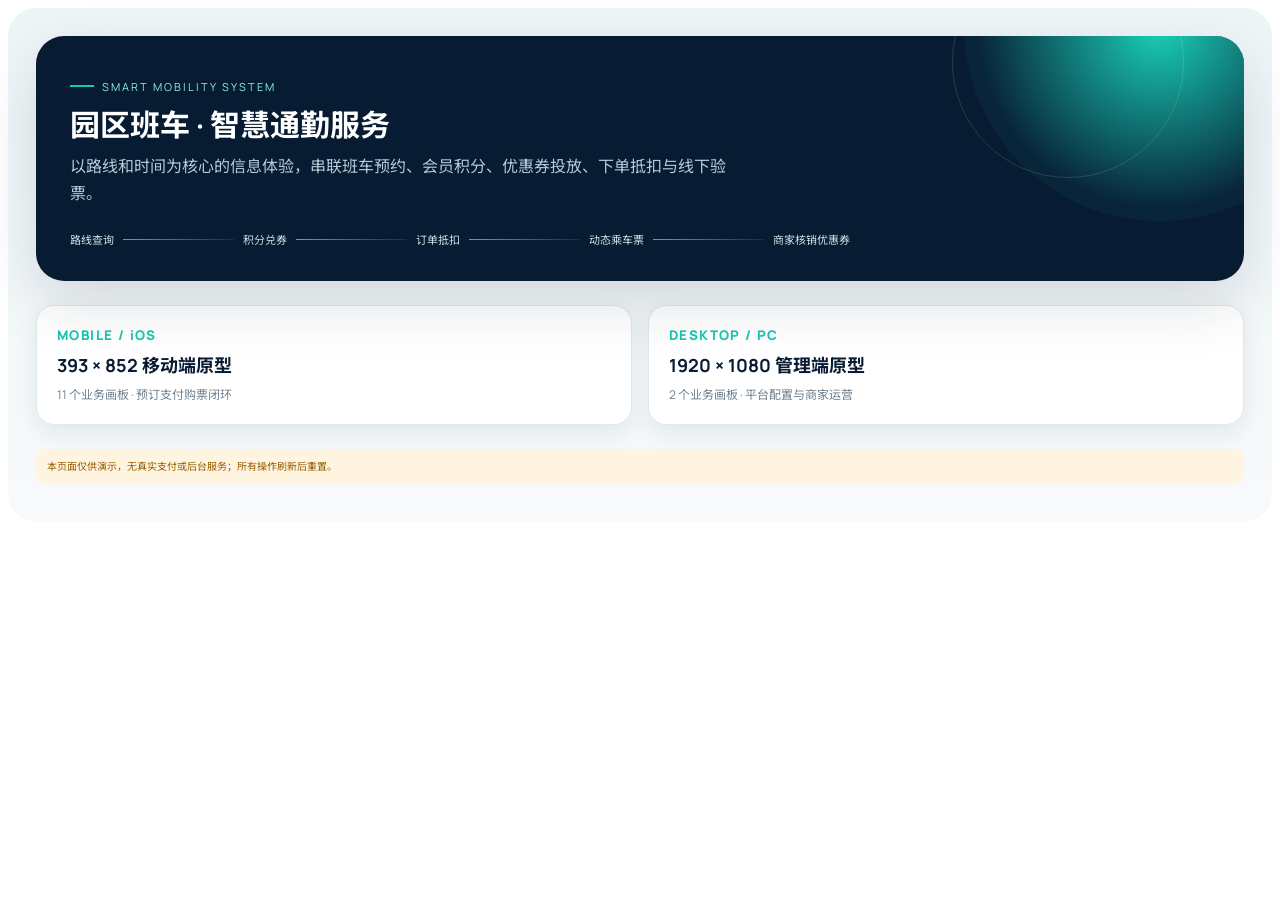
==== commit 6c40624a: "Rework prototype into real navigation flows with order closed loop. Mobile: replace top tab switcher" ====
--- a/index.html
+++ b/index.html
@@ -1,3 +1,3 @@
 <!doctype html>
 <html lang="zh-CN"><head><meta charset="utf-8"><meta name="viewport" content="width=device-width,initial-scale=1"><title>园区班车 · 智慧通勤原型</title><link rel="stylesheet" href="styles.css"></head><body><div class="smart-ui">
-<section class="cover"><div class="cover-tag">Smart Mobility System</div><h2>园区班车 · 智慧通勤服务</h2><p>以路线和时间为核心的信息体验，串联班车预约、会员积分、优惠券投放、下单抵扣与线下验票。</p><div class="journey"><span>路线查询</span><i></i><span>积分兑券</span><i></i><span>订单抵扣</span><i></i><span>动态乘车票</span><i></i><span>商家核销优惠券</span></div></section><nav class="prototype-overview" aria-label="原型入口"><a class="prototype-entry" href="mobile.html"><small>MOBILE / iOS</small><b>393 × 852 移动端原型</b><span>7 个业务画板 · 通勤用户完整旅程</span></a><a class="prototype-entry" href="desktop.html"><small>DESKTOP / PC</small><b>1920 × 1080 管理端原型</b><span>3 个业务画板 · 平台配置与商家运营</span></a></nav><p class="notice">本页面仅供演示，无真实支付或后台服务；所有操作刷新后重置。</p></div><script src="app.js"></script></body></html>+<section class="cover"><div class="cover-tag">Smart Mobility System</div><h2>园区班车 · 智慧通勤服务</h2><p>以路线和时间为核心的信息体验，串联班车预约、会员积分、优惠券投放、下单抵扣与线下验票。</p><div class="journey"><span>路线查询</span><i></i><span>积分兑券</span><i></i><span>订单抵扣</span><i></i><span>动态乘车票</span><i></i><span>商家核销优惠券</span></div></section><nav class="prototype-overview" aria-label="原型入口"><a class="prototype-entry" href="mobile.html"><small>MOBILE / iOS</small><b>393 × 852 移动端原型</b><span>11 个业务画板 · 预订支付购票闭环</span></a><a class="prototype-entry" href="desktop.html"><small>DESKTOP / PC</small><b>1920 × 1080 管理端原型</b><span>2 个业务画板 · 平台配置与商家运营</span></a></nav><p class="notice">本页面仅供演示，无真实支付或后台服务；所有操作刷新后重置。</p></div><script src="app.js"></script></body></html>
